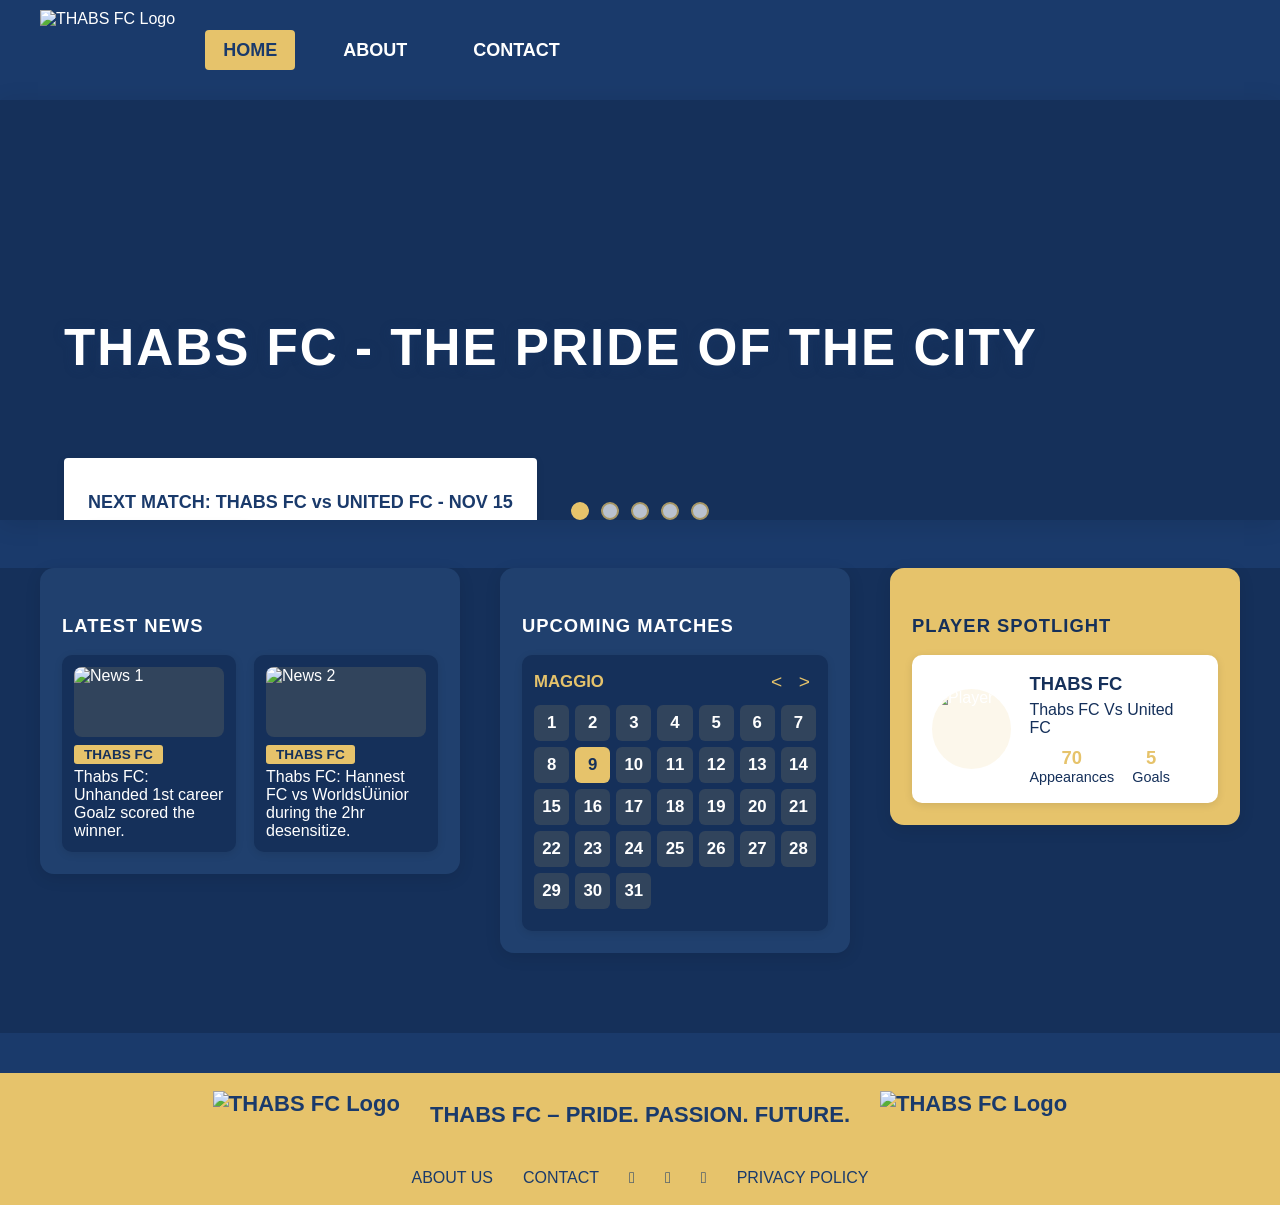
==== index.html @ 7a389aeb "Error" ====
<!DOCTYPE html>
<html lang="en">
<head>
    <meta charset="UTF-8">
    <meta name="viewport" content="width=device-width, initial-scale=1.0">
    <title>THABS FC - Home</title>
    <link rel="stylesheet" href="css/style.css">
    <link rel="icon" href="images/logo.png">
</head>
<body>
    <header>
        <div class="logo-nav">
            <img src="images/logo.png" alt="THABS FC Logo" class="logo">
            <nav>
                <ul>
                    <li><a href="index.html" class="active">HOME</a></li>
                    <li><a href="about.html">ABOUT</a></li>
                    <li><a href="contact.html">CONTACT</a></li>
                </ul>
            </nav>
        </div>
    </header>

    <!-- Hero Section -->
    <section class="hero" id="home">
        <div class="hero-content">
            <h1 class="hero-title">THABS FC - THE PRIDE OF THE CITY</h1>
            <div class="next-match">
                <div class="match-info">
                    <p>NEXT MATCH: THABS FC vs UNITED FC - NOV 15</p>
                    <a href="#tickets" class="btn btn-primary">BUY TICKETS</a>
                </div>
            </div>
        </div>
        <div class="hero-indicators">
            <span class="indicator active"></span>
            <span class="indicator"></span>
            <span class="indicator"></span>
            <span class="indicator"></span>
            <span class="indicator"></span>
        </div>
    </section>

    <!-- Main Content -->
    <main class="main">
        <!-- Latest News Section -->
        <section class="content-section">
            <div class="container">
                <div class="content-grid">
                    <div class="news-section">
                        <h2>LATEST NEWS</h2>
                        <div class="news-grid">
                            <article class="news-card">
                                <img src="https://via.placeholder.com/80x80?text=News+1" alt="News 1" class="news-image">
                                <div class="news-content">
                                    <span class="news-tag">THABS FC</span>
                                    <p class="news-text">Thabs FC: Unhanded 1st career Goalz scored the winner.</p>
                                </div>
                            </article>
                            <article class="news-card">
                                <img src="https://via.placeholder.com/80x80?text=News+2" alt="News 2" class="news-image">
                                <div class="news-content">
                                    <span class="news-tag">THABS FC</span>
                                    <p class="news-text">Thabs FC: Hannest FC vs WorldsÜünior during the 2hr desensitize.</p>
                                </div>
                            </article>
                        </div>
                    </div>

                    <!-- Upcoming Matches -->
                    <div class="matches-section">
                        <h2>UPCOMING MATCHES</h2>
                        <div class="calendar">
                            <div class="calendar-header">
                                <h3>MAGGIO</h3>
                                <div class="calendar-nav">
                                    <span>&lt;</span>
                                    <span>&gt;</span>
                                </div>
                            </div>
                            <div class="calendar-grid">
                                <!-- Calendar days would be generated here -->
                                <div class="calendar-day">1</div>
                                <div class="calendar-day">2</div>
                                <div class="calendar-day">3</div>
                                <div class="calendar-day">4</div>
                                <div class="calendar-day">5</div>
                                <div class="calendar-day">6</div>
                                <div class="calendar-day">7</div>
                                <div class="calendar-day">8</div>
                                <div class="calendar-day highlight">9</div>
                                <div class="calendar-day">10</div>
                                <div class="calendar-day">11</div>
                                <div class="calendar-day">12</div>
                                <div class="calendar-day">13</div>
                                <div class="calendar-day">14</div>
                                <div class="calendar-day">15</div>
                                <div class="calendar-day">16</div>
                                <div class="calendar-day">17</div>
                                <div class="calendar-day">18</div>
                                <div class="calendar-day">19</div>
                                <div class="calendar-day">20</div>
                                <div class="calendar-day">21</div>
                                <div class="calendar-day">22</div>
                                <div class="calendar-day">23</div>
                                <div class="calendar-day">24</div>
                                <div class="calendar-day">25</div>
                                <div class="calendar-day">26</div>
                                <div class="calendar-day">27</div>
                                <div class="calendar-day">28</div>
                                <div class="calendar-day">29</div>
                                <div class="calendar-day">30</div>
                                <div class="calendar-day">31</div>
                            </div>
                        </div>
                    </div>

                    <!-- Player Spotlight -->
                    <div class="player-spotlight">
                        <h2>PLAYER SPOTLIGHT</h2>
                        <div class="player-card">
                            <img src="https://via.placeholder.com/90x90?text=Player" alt="Player" class="player-image">
                            <div class="player-info">
                                <h3>THABS FC</h3>
                                <p>Thabs FC Vs United FC</p>
                                <div class="player-stats">
                                    <div class="stat">
                                        <span class="stat-number">70</span>
                                        <span class="stat-label">Appearances</span>
                                    </div>
                                    <div class="stat">
                                        <span class="stat-number">5</span>
                                        <span class="stat-label">Goals</span>
                                    </div>
                                </div>
                            </div>
                        </div>
                    </div>
                </div>
            </div>
        </section>
    </main>
    <footer>
        <div class="footer-bar">
            <img src="images/translogo.png" alt="THABS FC Logo" class="footer-logo">
            <span>THABS FC &ndash; PRIDE. PASSION. FUTURE.</span>
            <img src="images/translogo.png" alt="THABS FC Logo" class="footer-logo">
        </div>
        <div class="footer-links">
            <a href="about.html">ABOUT US</a>
            <a href="contact.html">CONTACT</a>
            <a href="#"><span class="icon">&#xf099;</span></a>
            <a href="#"><span class="icon">&#xf09a;</span></a>
            <a href="#"><span class="icon">&#xf16d;</span></a>
            <a href="#">PRIVACY POLICY</a>
        </div>
    </footer>
</body>
</html>
---- css/style.css ----
/* --- HERO SECTION --- */
.hero {
    background: #15305a;
    min-height: 420px;
    display: flex;
    flex-direction: column;
    align-items: center;
    justify-content: flex-end;
    position: relative;
    padding: 0;
    margin-bottom: 48px;
    box-shadow: 0 4px 24px rgba(0,0,0,0.10);
}
.hero-content {
    position: absolute;
    left: 0;
    top: 0;
    width: 100%;
    height: 100%;
    display: flex;
    flex-direction: column;
    align-items: flex-start;
    justify-content: flex-end;
    padding: 48px 64px;
    z-index: 2;
    pointer-events: none;
}
.hero-title {
    font-family: 'Montserrat', sans-serif;
    font-size: 3.2rem;
    font-weight: 800;
    margin-bottom: 1.2em;
    letter-spacing: 2px;
    color: #fff;
    text-shadow: 0 2px 12px rgba(26,58,107,0.4);
    text-transform: uppercase;
    pointer-events: auto;
}
.next-match {
    background: #fff;
    color: #15305a;
    padding: 18px 32px;
    border-radius: 8px;
    font-size: 1.15rem;
    font-weight: 700;
    display: flex;
    align-items: center;
    gap: 22px;
    margin: 0;
    box-shadow: 0 4px 16px rgba(0,0,0,0.13);
    max-width: 480px;
    justify-content: flex-start;
    pointer-events: auto;
}
.btn.btn-primary {
    background: #e6c36b;
    color: #15305a;
    padding: 10px 28px;
    border-radius: 4px;
    text-decoration: none;
    font-weight: 700;
    font-family: 'Montserrat', sans-serif;
    transition: background 0.2s;
    border: none;
    cursor: pointer;
    box-shadow: 0 2px 8px rgba(0,0,0,0.10);
    font-size: 1rem;
}
.btn.btn-primary:hover {
    background: #f7d88c;
}
.hero-indicators {
    display: flex;
    gap: 12px;
    justify-content: center;
    margin: 24px 0 0 0;
}
.indicator {
    width: 14px;
    height: 14px;
    border-radius: 50%;
    background: #fff;
    border: 2px solid #e6c36b;
    opacity: 0.7;
    transition: background 0.2s, opacity 0.2s;
}
.indicator.active {
    background: #e6c36b;
    opacity: 1;
}

/* --- MAIN CONTENT GRID --- */
.main {
    background: #15305a;
    padding: 0 0 80px 0;
}
.content-section .container {
    max-width: 1200px;
    margin: 0 auto;
    padding: 0 32px;
}
.content-grid {
    display: grid;
    grid-template-columns: 1.2fr 1fr 1fr;
    gap: 40px;
    align-items: flex-start;
}

/* --- NEWS SECTION --- */
.news-section {
    background: #20406e;
    border-radius: 14px;
    padding: 32px 22px 22px 22px;
    box-shadow: 0 4px 16px rgba(0,0,0,0.10);
}
.news-section h2 {
    font-family: 'Montserrat', sans-serif;
    font-size: 1.15rem;
    margin-bottom: 18px;
    color: #fff;
    letter-spacing: 1px;
    text-transform: uppercase;
}
.news-grid {
    display: flex;
    flex-direction: row;
    gap: 18px;
}
.news-card {
    background: #15305a;
    border-radius: 10px;
    display: flex;
    flex-direction: column;
    align-items: flex-start;
    gap: 8px;
    padding: 12px 12px 12px 12px;
    box-shadow: 0 2px 8px rgba(0,0,0,0.10);
    min-width: 150px;
    max-width: 170px;
}
.news-image {
    width: 100%;
    height: 70px;
    object-fit: cover;
    border-radius: 8px;
    background: #e6c36b22;
}
.news-content {
    flex: 1;
}
.news-tag {
    display: inline-block;
    background: #e6c36b;
    color: #15305a;
    font-size: 0.85rem;
    font-weight: 700;
    border-radius: 3px;
    padding: 2px 10px;
    margin-bottom: 4px;
}
.news-text {
    color: #fff;
    font-size: 1rem;
    margin: 0;
}

/* --- MATCHES SECTION --- */
.matches-section {
    background: #20406e;
    border-radius: 14px;
    padding: 32px 22px 22px 22px;
    box-shadow: 0 4px 16px rgba(0,0,0,0.10);
}
.matches-section h2 {
    font-family: 'Montserrat', sans-serif;
    font-size: 1.15rem;
    margin-bottom: 18px;
    color: #fff;
    letter-spacing: 1px;
    text-transform: uppercase;
}
.calendar {
    background: #15305a;
    border-radius: 10px;
    padding: 16px 12px 22px 12px;
    box-shadow: 0 2px 8px rgba(0,0,0,0.10);
}
.calendar-header {
    display: flex;
    align-items: center;
    justify-content: space-between;
    margin-bottom: 12px;
}
.calendar-header h3 {
    margin: 0;
    font-size: 1.05rem;
    color: #e6c36b;
    font-family: 'Montserrat', sans-serif;
    text-transform: uppercase;
}
.calendar-nav span {
    font-size: 1.2rem;
    color: #e6c36b;
    margin: 0 6px;
    cursor: pointer;
    user-select: none;
    transition: color 0.2s;
}
.calendar-nav span:hover {
    color: #fff;
}
.calendar-grid {
    display: grid;
    grid-template-columns: repeat(7, 1fr);
    gap: 6px;
}
.calendar-day {
    background: #e6c36b22;
    color: #fff;
    border-radius: 6px;
    text-align: center;
    padding: 8px 0;
    font-size: 1.05rem;
    font-weight: 700;
    transition: background 0.2s, color 0.2s;
}
.calendar-day.highlight {
    background: #e6c36b;
    color: #15305a;
}

/* --- PLAYER SPOTLIGHT --- */
.player-spotlight {
    background: #e6c36b;
    border-radius: 14px;
    padding: 32px 22px 22px 22px;
    box-shadow: 0 4px 16px rgba(0,0,0,0.10);
}
.player-spotlight h2 {
    font-family: 'Montserrat', sans-serif;
    font-size: 1.15rem;
    margin-bottom: 18px;
    color: #15305a;
    letter-spacing: 1px;
    text-transform: uppercase;
}
.player-card {
    background: #fff;
    border-radius: 10px;
    display: flex;
    align-items: center;
    gap: 18px;
    padding: 18px 20px;
    box-shadow: 0 2px 8px rgba(0,0,0,0.10);
}
.player-image {
    width: 80px;
    height: 80px;
    object-fit: cover;
    border-radius: 50%;
    background: #e6c36b22;
}
.player-info h3 {
    margin: 0 0 6px 0;
    font-size: 1.15rem;
    color: #15305a;
    font-family: 'Montserrat', sans-serif;
}
.player-info p {
    margin: 0 0 10px 0;
    color: #15305a;
    font-size: 1rem;
}
.player-stats {
    display: flex;
    gap: 18px;
}
.stat {
    text-align: center;
}
.stat-number {
    font-size: 1.15rem;
    font-weight: 700;
    color: #e6c36b;
}
.stat-label {
    display: block;
    font-size: 0.9rem;
    color: #15305a;
}

/* --- RESPONSIVE ADJUSTMENTS --- */
@media (max-width: 1100px) {
    .content-grid {
        grid-template-columns: 1fr 1fr;
        gap: 28px;
    }
    .player-spotlight {
        grid-column: span 2;
    }
}
@media (max-width: 800px) {
    .content-grid {
        grid-template-columns: 1fr;
        gap: 24px;
    }
    .news-section, .matches-section, .player-spotlight {
        margin-bottom: 32px;
    }
    .player-card, .news-card {
        flex-direction: column;
        align-items: flex-start;
    }
    .hero-title {
        font-size: 2rem;
    }
    .hero-content {
        padding: 24px 12px;
    }
}@import url('https://fonts.googleapis.com/css2?family=Montserrat:wght@700&family=Open+Sans:wght@400;600&display=swap');

:root {
    --main-blue: #1a3a6b;
    --accent-gold: #e6c36b;
    --white: #fff;
    --gray: #f4f4f4;
    --footer-bg: #e6c36b;
}

body {
    margin: 0;
    font-family: 'Open Sans', Arial, sans-serif;
    background: var(--main-blue);
    color: var(--white);
}

header {
    background: var(--main-blue);
    padding: 0;
}
.logo-nav {
    display: flex;
    align-items: center;
    justify-content: flex-start;
    padding: 0 40px;
    height: 100px;
}
.logo {
    height: 80px;
    margin-right: 30px;
}
nav ul {
    list-style: none;
    display: flex;
    gap: 30px;
    margin: 0;
    padding: 0;
}
nav ul li a {
    color: var(--white);
    text-decoration: none;
    font-family: 'Montserrat', sans-serif;
    font-weight: 700;
    font-size: 18px;
    padding: 10px 18px;
    border-radius: 4px;
    transition: background 0.2s;
}
nav ul li a.active,
nav ul li a:hover {
    background: var(--accent-gold);
    color: var(--main-blue);
}
.login-btn {
    border: 2px solid var(--accent-gold);
    background: none;
    color: var(--white);
    border-radius: 4px;
    padding: 10px 18px;
    margin-left: 10px;
    transition: background 0.2s, color 0.2s;
}
.login-btn:hover {
    background: var(--accent-gold);
    color: var(--main-blue);
}

.hero {
    position: relative;
    width: 100%;
    height: 260px;
    overflow: hidden;
}
.hero-img {
    width: 100%;
    height: 260px;
    object-fit: cover;
    filter: brightness(0.7);
}
.hero-text {
    position: absolute;
    top: 30px;
    left: 40px;
    color: var(--white);
}
.hero-text h1 {
    font-size: 48px;
    font-family: 'Montserrat', sans-serif;
    margin: 0 0 20px 0;
    letter-spacing: 2px;
}
.next-match {
    background: var(--white);
    color: var(--main-blue);
    padding: 16px 24px;
    border-radius: 4px;
    font-size: 18px;
    font-weight: 600;
    display: flex;
    align-items: center;
    gap: 18px;
    margin-top: 20px;
    box-shadow: 0 2px 8px rgba(0,0,0,0.08);
}
.buy-tickets {
    background: var(--accent-gold);
    color: var(--main-blue);
    padding: 8px 18px;
    border-radius: 4px;
    text-decoration: none;
    font-weight: 700;
    font-family: 'Montserrat', sans-serif;
    transition: background 0.2s;
}
.buy-tickets:hover {
    background: #f7d88c;
}

.history-section {
    background: var(--main-blue);
    margin: 0 auto;
    padding: 40px 0 60px 0;
    max-width: 1200px;
}
.history-section h2 {
    font-family: 'Montserrat', sans-serif;
    font-size: 32px;
    margin-bottom: 30px;
    letter-spacing: 1px;
}
.history-grid {
    display: grid;
    grid-template-columns: 1fr 1.2fr;
    gap: 40px;
}
.history-img img {
    width: 100%;
    max-width: 400px;
    border-radius: 8px;
    margin-bottom: 16px;
}
.history-img p {
    font-size: 16px;
    color: var(--gray);
}
.history-values {
    display: grid;
    grid-template-columns: 1fr 1fr;
    gap: 20px;
}
.value-box {
    background: #20406e;
    border-radius: 8px;
    padding: 18px 20px;
    min-height: 120px;
}
.value-box h3 {
    font-family: 'Montserrat', sans-serif;
    font-size: 20px;
    margin: 0 0 10px 0;
    color: var(--accent-gold);
    display: flex;
    align-items: center;
    gap: 8px;
}
.value-box .icon {
    font-size: 22px;
}
.value-box p {
    font-size: 15px;
    color: var(--gray);
}

.contact-section {
    background: var(--main-blue);
    padding: 40px 0 60px 0;
    max-width: 1200px;
    margin: 0 auto;
}
.contact-container {
    display: flex;
    gap: 40px;
}
.contact-form, .contact-info {
    flex: 1;
    background: #20406e;
    border-radius: 8px;
    padding: 32px 28px;
}
.contact-form h2, .contact-info h2 {
    font-family: 'Montserrat', sans-serif;
    font-size: 22px;
    margin-bottom: 18px;
    color: var(--white);
}
.contact-form form {
    display: flex;
    flex-direction: column;
    gap: 16px;
}
.contact-form input, .contact-form textarea {
    padding: 12px;
    border-radius: 4px;
    border: none;
    font-size: 16px;
    font-family: 'Open Sans', Arial, sans-serif;
    margin-bottom: 8px;
}
.contact-form textarea {
    min-height: 80px;
    resize: vertical;
}
.contact-form button {
    background: var(--accent-gold);
    color: var(--main-blue);
    font-family: 'Montserrat', sans-serif;
    font-weight: 700;
    font-size: 18px;
    border: none;
    border-radius: 4px;
    padding: 12px 0;
    cursor: pointer;
    transition: background 0.2s;
}
.contact-form button:hover {
    background: #f7d88c;
}
.contact-info p {
    font-size: 16px;
    color: var(--gray);
    margin: 10px 0;
}
.contact-info .icon {
    color: var(--accent-gold);
    margin-right: 8px;
}
.social-links {
    display: flex;
    align-items: center;
    gap: 12px;
    margin: 18px 0 10px 0;
}
.social-links a {
    color: var(--accent-gold);
    font-size: 22px;
    text-decoration: none;
    transition: color 0.2s;
}
.social-links a:hover {
    color: var(--white);
}
.map-placeholder img {
    width: 100%;
    max-width: 320px;
    border-radius: 8px;
    margin-top: 10px;
}

footer {
    background: var(--footer-bg);
    color: var(--main-blue);
    padding: 0;
    margin-top: 40px;
}
.footer-bar {
    display: flex;
    align-items: center;
    justify-content: center;
    gap: 30px;
    font-family: 'Montserrat', sans-serif;
    font-size: 22px;
    font-weight: 700;
    padding: 18px 0;
}
.footer-logo {
    height: 48px;
}
.footer-links {
    display: flex;
    align-items: center;
    justify-content: center;
    gap: 30px;
    font-size: 16px;
    font-family: 'Open Sans', Arial, sans-serif;
    padding: 12px 0 18px 0;
}
.footer-links a {
    color: var(--main-blue);
    text-decoration: none;
    transition: color 0.2s;
}
.footer-links a:hover {
    color: var(--white);
}

@media (max-width: 900px) {
    .history-grid, .contact-container {
        grid-template-columns: 1fr !important;
        flex-direction: column;
    }
    .history-img img, .map-placeholder img {
        max-width: 100%;
    }
}
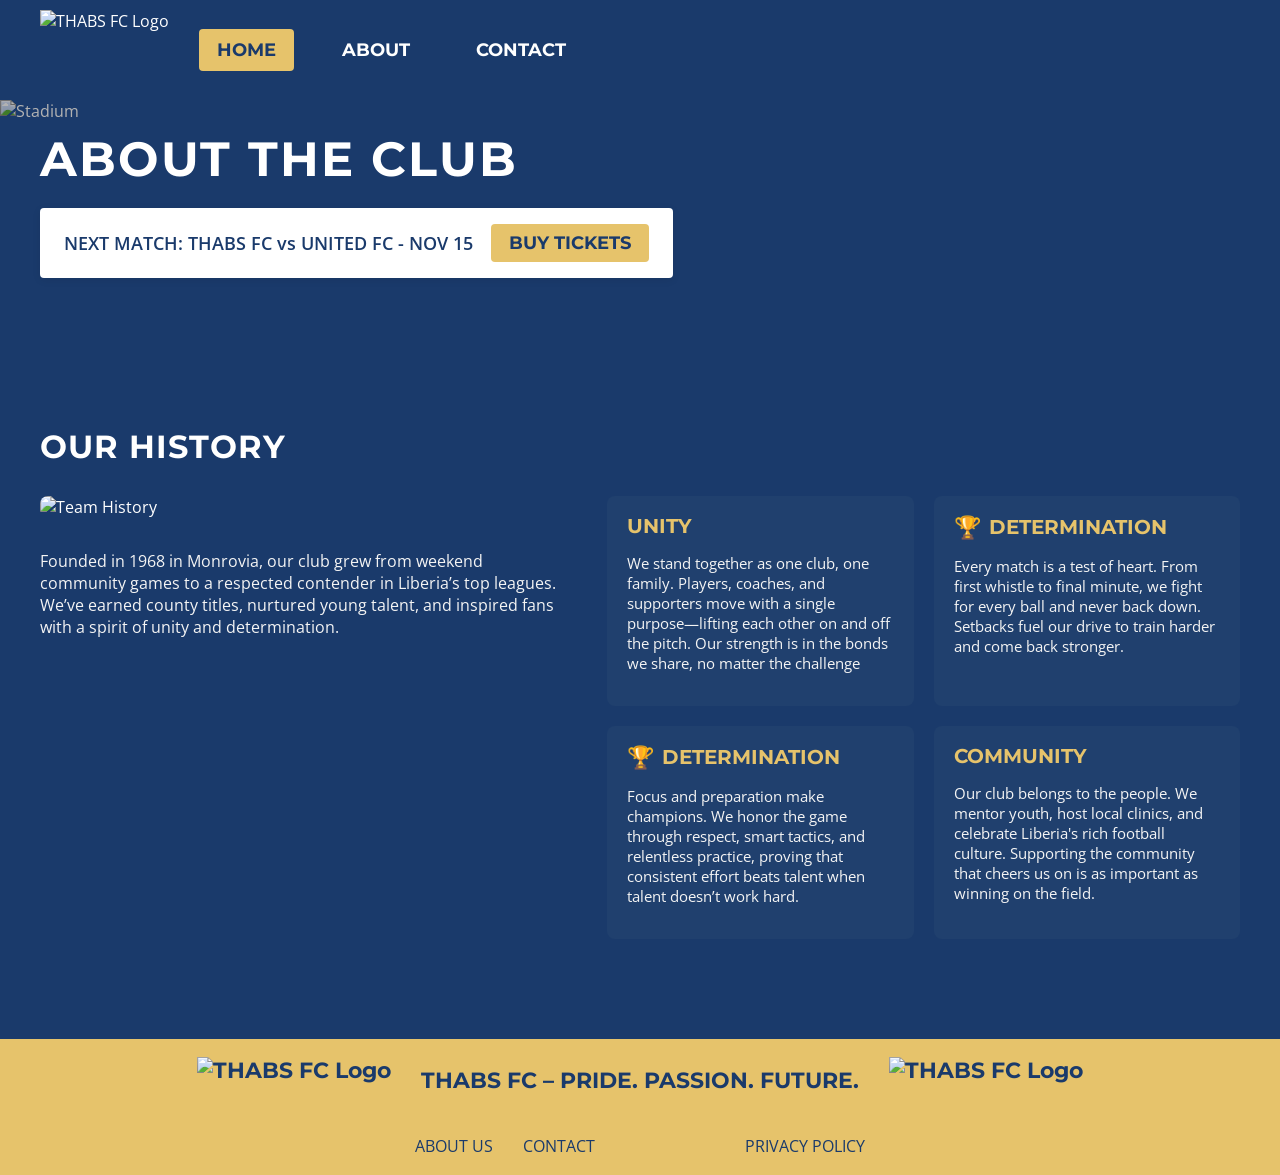
==== commit bc1812aa: "WIP: save local changes before revert" ====
--- a/index.html
+++ b/index.html
@@ -9,132 +9,53 @@
 </head>
 <body>
     <header>
-        <div class="logo-nav">
+        <div  class="logo-nav">
             <img src="images/logo.png" alt="THABS FC Logo" class="logo">
             <nav>
                 <ul>
                     <li><a href="index.html" class="active">HOME</a></li>
                     <li><a href="about.html">ABOUT</a></li>
-                    <li><a href="contact.html">CONTACT</a></li>
+                    <li><a href="about.html">CONTACT</a></li>
+                    
                 </ul>
             </nav>
         </div>
     </header>
-
-    <!-- Hero Section -->
-    <section class="hero" id="home">
-        <div class="hero-content">
-            <h1 class="hero-title">THABS FC - THE PRIDE OF THE CITY</h1>
-            <div class="next-match">
-                <div class="match-info">
-                    <p>NEXT MATCH: THABS FC vs UNITED FC - NOV 15</p>
-                    <a href="#tickets" class="btn btn-primary">BUY TICKETS</a>
+    <main>
+        <section class="hero">
+            <img src="images/stadium.png" alt="Stadium" class="hero-img">
+            <div class="hero-text">
+                <h1>ABOUT THE CLUB</h1>
+                <div class="next-match">
+                    <span>NEXT MATCH: THABS FC vs UNITED FC - NOV 15</span>
+                    <a href="#" class="buy-tickets">BUY TICKETS</a>
                 </div>
             </div>
-        </div>
-        <div class="hero-indicators">
-            <span class="indicator active"></span>
-            <span class="indicator"></span>
-            <span class="indicator"></span>
-            <span class="indicator"></span>
-            <span class="indicator"></span>
-        </div>
-    </section>
-
-    <!-- Main Content -->
-    <main class="main">
-        <!-- Latest News Section -->
-        <section class="content-section">
-            <div class="container">
-                <div class="content-grid">
-                    <div class="news-section">
-                        <h2>LATEST NEWS</h2>
-                        <div class="news-grid">
-                            <article class="news-card">
-                                <img src="https://via.placeholder.com/80x80?text=News+1" alt="News 1" class="news-image">
-                                <div class="news-content">
-                                    <span class="news-tag">THABS FC</span>
-                                    <p class="news-text">Thabs FC: Unhanded 1st career Goalz scored the winner.</p>
-                                </div>
-                            </article>
-                            <article class="news-card">
-                                <img src="https://via.placeholder.com/80x80?text=News+2" alt="News 2" class="news-image">
-                                <div class="news-content">
-                                    <span class="news-tag">THABS FC</span>
-                                    <p class="news-text">Thabs FC: Hannest FC vs WorldsÜünior during the 2hr desensitize.</p>
-                                </div>
-                            </article>
-                        </div>
+        </section>
+        <section class="history-section">
+            <h2>OUR HISTORY</h2>
+            <div class="history-grid">
+                <div class="history-img">
+                    <img src="images/history.png" alt="Team History">
+                    <p>Founded in 1968 in Monrovia, our club grew from weekend community games to a respected contender in Liberia’s top leagues.
+                        We’ve earned county titles, nurtured young talent, and inspired fans with a spirit of unity and determination.</p>
+                </div>
+                <div class="history-values">
+                    <div class="value-box">
+                        <h3>UNITY</h3>
+                        <p>We stand together as one club, one family. Players, coaches, and supporters move with a single purpose—lifting each other on and off the pitch. Our strength is in the bonds we share, no matter the challenge</p>
                     </div>
-
-                    <!-- Upcoming Matches -->
-                    <div class="matches-section">
-                        <h2>UPCOMING MATCHES</h2>
-                        <div class="calendar">
-                            <div class="calendar-header">
-                                <h3>MAGGIO</h3>
-                                <div class="calendar-nav">
-                                    <span>&lt;</span>
-                                    <span>&gt;</span>
-                                </div>
-                            </div>
-                            <div class="calendar-grid">
-                                <!-- Calendar days would be generated here -->
-                                <div class="calendar-day">1</div>
-                                <div class="calendar-day">2</div>
-                                <div class="calendar-day">3</div>
-                                <div class="calendar-day">4</div>
-                                <div class="calendar-day">5</div>
-                                <div class="calendar-day">6</div>
-                                <div class="calendar-day">7</div>
-                                <div class="calendar-day">8</div>
-                                <div class="calendar-day highlight">9</div>
-                                <div class="calendar-day">10</div>
-                                <div class="calendar-day">11</div>
-                                <div class="calendar-day">12</div>
-                                <div class="calendar-day">13</div>
-                                <div class="calendar-day">14</div>
-                                <div class="calendar-day">15</div>
-                                <div class="calendar-day">16</div>
-                                <div class="calendar-day">17</div>
-                                <div class="calendar-day">18</div>
-                                <div class="calendar-day">19</div>
-                                <div class="calendar-day">20</div>
-                                <div class="calendar-day">21</div>
-                                <div class="calendar-day">22</div>
-                                <div class="calendar-day">23</div>
-                                <div class="calendar-day">24</div>
-                                <div class="calendar-day">25</div>
-                                <div class="calendar-day">26</div>
-                                <div class="calendar-day">27</div>
-                                <div class="calendar-day">28</div>
-                                <div class="calendar-day">29</div>
-                                <div class="calendar-day">30</div>
-                                <div class="calendar-day">31</div>
-                            </div>
-                        </div>
+                    <div class="value-box">
+                        <h3><span class="icon">🏆</span> DETERMINATION</h3>
+                        <p>Every match is a test of heart. From first whistle to final minute, we fight for every ball and never back down. Setbacks fuel our drive to train harder and come back stronger.</p>
                     </div>
-
-                    <!-- Player Spotlight -->
-                    <div class="player-spotlight">
-                        <h2>PLAYER SPOTLIGHT</h2>
-                        <div class="player-card">
-                            <img src="https://via.placeholder.com/90x90?text=Player" alt="Player" class="player-image">
-                            <div class="player-info">
-                                <h3>THABS FC</h3>
-                                <p>Thabs FC Vs United FC</p>
-                                <div class="player-stats">
-                                    <div class="stat">
-                                        <span class="stat-number">70</span>
-                                        <span class="stat-label">Appearances</span>
-                                    </div>
-                                    <div class="stat">
-                                        <span class="stat-number">5</span>
-                                        <span class="stat-label">Goals</span>
-                                    </div>
-                                </div>
-                            </div>
-                        </div>
+                    <div class="value-box">
+                        <h3><span class="icon">🏆</span> DETERMINATION</h3>
+                        <p>Focus and preparation make champions. We honor the game through respect, smart tactics, and relentless practice, proving that consistent effort beats talent when talent doesn’t work hard.</p>
+                    </div>
+                    <div class="value-box">
+                        <h3>COMMUNITY</h3>
+                        <p>Our club belongs to the people. We mentor youth, host local clinics, and celebrate Liberia's rich football culture. Supporting the community that cheers us on is as important as winning on the field.</p>
                     </div>
                 </div>
             </div>
--- a/css/style.css
+++ b/css/style.css
@@ -1,323 +1,4 @@
-/* --- HERO SECTION --- */
-.hero {
-    background: #15305a;
-    min-height: 420px;
-    display: flex;
-    flex-direction: column;
-    align-items: center;
-    justify-content: flex-end;
-    position: relative;
-    padding: 0;
-    margin-bottom: 48px;
-    box-shadow: 0 4px 24px rgba(0,0,0,0.10);
-}
-.hero-content {
-    position: absolute;
-    left: 0;
-    top: 0;
-    width: 100%;
-    height: 100%;
-    display: flex;
-    flex-direction: column;
-    align-items: flex-start;
-    justify-content: flex-end;
-    padding: 48px 64px;
-    z-index: 2;
-    pointer-events: none;
-}
-.hero-title {
-    font-family: 'Montserrat', sans-serif;
-    font-size: 3.2rem;
-    font-weight: 800;
-    margin-bottom: 1.2em;
-    letter-spacing: 2px;
-    color: #fff;
-    text-shadow: 0 2px 12px rgba(26,58,107,0.4);
-    text-transform: uppercase;
-    pointer-events: auto;
-}
-.next-match {
-    background: #fff;
-    color: #15305a;
-    padding: 18px 32px;
-    border-radius: 8px;
-    font-size: 1.15rem;
-    font-weight: 700;
-    display: flex;
-    align-items: center;
-    gap: 22px;
-    margin: 0;
-    box-shadow: 0 4px 16px rgba(0,0,0,0.13);
-    max-width: 480px;
-    justify-content: flex-start;
-    pointer-events: auto;
-}
-.btn.btn-primary {
-    background: #e6c36b;
-    color: #15305a;
-    padding: 10px 28px;
-    border-radius: 4px;
-    text-decoration: none;
-    font-weight: 700;
-    font-family: 'Montserrat', sans-serif;
-    transition: background 0.2s;
-    border: none;
-    cursor: pointer;
-    box-shadow: 0 2px 8px rgba(0,0,0,0.10);
-    font-size: 1rem;
-}
-.btn.btn-primary:hover {
-    background: #f7d88c;
-}
-.hero-indicators {
-    display: flex;
-    gap: 12px;
-    justify-content: center;
-    margin: 24px 0 0 0;
-}
-.indicator {
-    width: 14px;
-    height: 14px;
-    border-radius: 50%;
-    background: #fff;
-    border: 2px solid #e6c36b;
-    opacity: 0.7;
-    transition: background 0.2s, opacity 0.2s;
-}
-.indicator.active {
-    background: #e6c36b;
-    opacity: 1;
-}
-
-/* --- MAIN CONTENT GRID --- */
-.main {
-    background: #15305a;
-    padding: 0 0 80px 0;
-}
-.content-section .container {
-    max-width: 1200px;
-    margin: 0 auto;
-    padding: 0 32px;
-}
-.content-grid {
-    display: grid;
-    grid-template-columns: 1.2fr 1fr 1fr;
-    gap: 40px;
-    align-items: flex-start;
-}
-
-/* --- NEWS SECTION --- */
-.news-section {
-    background: #20406e;
-    border-radius: 14px;
-    padding: 32px 22px 22px 22px;
-    box-shadow: 0 4px 16px rgba(0,0,0,0.10);
-}
-.news-section h2 {
-    font-family: 'Montserrat', sans-serif;
-    font-size: 1.15rem;
-    margin-bottom: 18px;
-    color: #fff;
-    letter-spacing: 1px;
-    text-transform: uppercase;
-}
-.news-grid {
-    display: flex;
-    flex-direction: row;
-    gap: 18px;
-}
-.news-card {
-    background: #15305a;
-    border-radius: 10px;
-    display: flex;
-    flex-direction: column;
-    align-items: flex-start;
-    gap: 8px;
-    padding: 12px 12px 12px 12px;
-    box-shadow: 0 2px 8px rgba(0,0,0,0.10);
-    min-width: 150px;
-    max-width: 170px;
-}
-.news-image {
-    width: 100%;
-    height: 70px;
-    object-fit: cover;
-    border-radius: 8px;
-    background: #e6c36b22;
-}
-.news-content {
-    flex: 1;
-}
-.news-tag {
-    display: inline-block;
-    background: #e6c36b;
-    color: #15305a;
-    font-size: 0.85rem;
-    font-weight: 700;
-    border-radius: 3px;
-    padding: 2px 10px;
-    margin-bottom: 4px;
-}
-.news-text {
-    color: #fff;
-    font-size: 1rem;
-    margin: 0;
-}
-
-/* --- MATCHES SECTION --- */
-.matches-section {
-    background: #20406e;
-    border-radius: 14px;
-    padding: 32px 22px 22px 22px;
-    box-shadow: 0 4px 16px rgba(0,0,0,0.10);
-}
-.matches-section h2 {
-    font-family: 'Montserrat', sans-serif;
-    font-size: 1.15rem;
-    margin-bottom: 18px;
-    color: #fff;
-    letter-spacing: 1px;
-    text-transform: uppercase;
-}
-.calendar {
-    background: #15305a;
-    border-radius: 10px;
-    padding: 16px 12px 22px 12px;
-    box-shadow: 0 2px 8px rgba(0,0,0,0.10);
-}
-.calendar-header {
-    display: flex;
-    align-items: center;
-    justify-content: space-between;
-    margin-bottom: 12px;
-}
-.calendar-header h3 {
-    margin: 0;
-    font-size: 1.05rem;
-    color: #e6c36b;
-    font-family: 'Montserrat', sans-serif;
-    text-transform: uppercase;
-}
-.calendar-nav span {
-    font-size: 1.2rem;
-    color: #e6c36b;
-    margin: 0 6px;
-    cursor: pointer;
-    user-select: none;
-    transition: color 0.2s;
-}
-.calendar-nav span:hover {
-    color: #fff;
-}
-.calendar-grid {
-    display: grid;
-    grid-template-columns: repeat(7, 1fr);
-    gap: 6px;
-}
-.calendar-day {
-    background: #e6c36b22;
-    color: #fff;
-    border-radius: 6px;
-    text-align: center;
-    padding: 8px 0;
-    font-size: 1.05rem;
-    font-weight: 700;
-    transition: background 0.2s, color 0.2s;
-}
-.calendar-day.highlight {
-    background: #e6c36b;
-    color: #15305a;
-}
-
-/* --- PLAYER SPOTLIGHT --- */
-.player-spotlight {
-    background: #e6c36b;
-    border-radius: 14px;
-    padding: 32px 22px 22px 22px;
-    box-shadow: 0 4px 16px rgba(0,0,0,0.10);
-}
-.player-spotlight h2 {
-    font-family: 'Montserrat', sans-serif;
-    font-size: 1.15rem;
-    margin-bottom: 18px;
-    color: #15305a;
-    letter-spacing: 1px;
-    text-transform: uppercase;
-}
-.player-card {
-    background: #fff;
-    border-radius: 10px;
-    display: flex;
-    align-items: center;
-    gap: 18px;
-    padding: 18px 20px;
-    box-shadow: 0 2px 8px rgba(0,0,0,0.10);
-}
-.player-image {
-    width: 80px;
-    height: 80px;
-    object-fit: cover;
-    border-radius: 50%;
-    background: #e6c36b22;
-}
-.player-info h3 {
-    margin: 0 0 6px 0;
-    font-size: 1.15rem;
-    color: #15305a;
-    font-family: 'Montserrat', sans-serif;
-}
-.player-info p {
-    margin: 0 0 10px 0;
-    color: #15305a;
-    font-size: 1rem;
-}
-.player-stats {
-    display: flex;
-    gap: 18px;
-}
-.stat {
-    text-align: center;
-}
-.stat-number {
-    font-size: 1.15rem;
-    font-weight: 700;
-    color: #e6c36b;
-}
-.stat-label {
-    display: block;
-    font-size: 0.9rem;
-    color: #15305a;
-}
-
-/* --- RESPONSIVE ADJUSTMENTS --- */
-@media (max-width: 1100px) {
-    .content-grid {
-        grid-template-columns: 1fr 1fr;
-        gap: 28px;
-    }
-    .player-spotlight {
-        grid-column: span 2;
-    }
-}
-@media (max-width: 800px) {
-    .content-grid {
-        grid-template-columns: 1fr;
-        gap: 24px;
-    }
-    .news-section, .matches-section, .player-spotlight {
-        margin-bottom: 32px;
-    }
-    .player-card, .news-card {
-        flex-direction: column;
-        align-items: flex-start;
-    }
-    .hero-title {
-        font-size: 2rem;
-    }
-    .hero-content {
-        padding: 24px 12px;
-    }
-}@import url('https://fonts.googleapis.com/css2?family=Montserrat:wght@700&family=Open+Sans:wght@400;600&display=swap');
+@import url('https://fonts.googleapis.com/css2?family=Montserrat:wght@700&family=Open+Sans:wght@400;600&display=swap');
 
 :root {
     --main-blue: #1a3a6b;
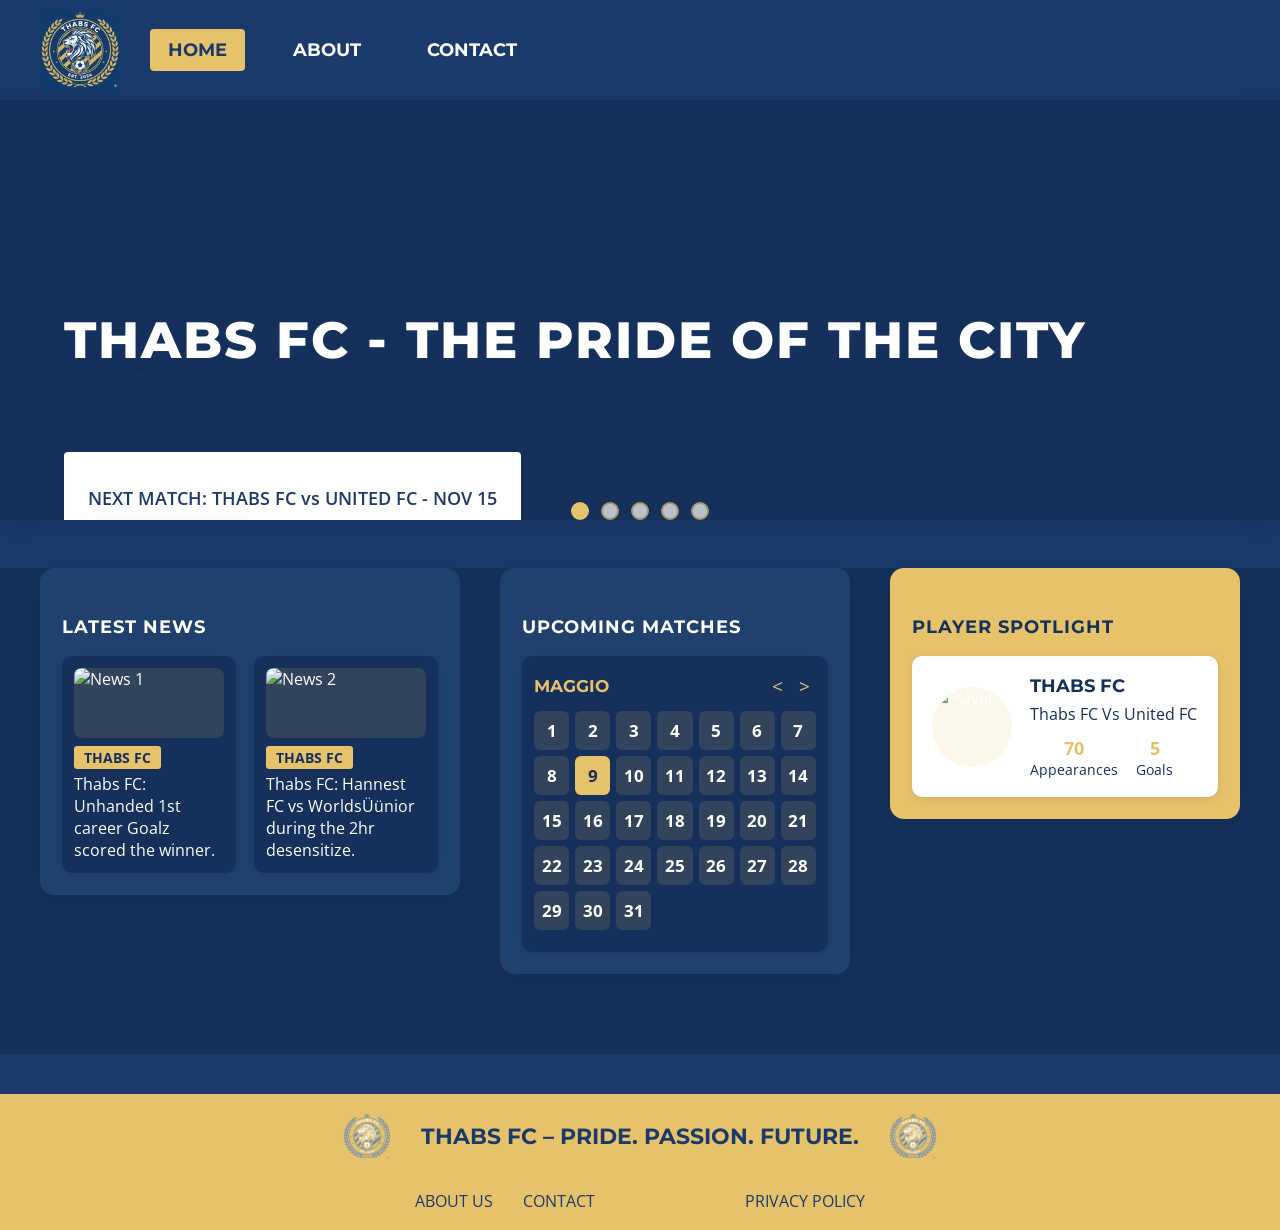
==== commit 2373ab14: "updated the homepage" ====
--- a/index.html
+++ b/index.html
@@ -9,53 +9,132 @@
 </head>
 <body>
     <header>
-        <div  class="logo-nav">
+        <div class="logo-nav">
             <img src="images/logo.png" alt="THABS FC Logo" class="logo">
             <nav>
                 <ul>
                     <li><a href="index.html" class="active">HOME</a></li>
                     <li><a href="about.html">ABOUT</a></li>
-                    <li><a href="about.html">CONTACT</a></li>
-                    
+                    <li><a href="contact.html">CONTACT</a></li>
                 </ul>
             </nav>
         </div>
     </header>
-    <main>
-        <section class="hero">
-            <img src="images/stadium.png" alt="Stadium" class="hero-img">
-            <div class="hero-text">
-                <h1>ABOUT THE CLUB</h1>
-                <div class="next-match">
-                    <span>NEXT MATCH: THABS FC vs UNITED FC - NOV 15</span>
-                    <a href="#" class="buy-tickets">BUY TICKETS</a>
+
+    <!-- Hero Section -->
+    <section class="hero" id="home">
+        <div class="hero-content">
+            <h1 class="hero-title">THABS FC - THE PRIDE OF THE CITY</h1>
+            <div class="next-match">
+                <div class="match-info">
+                    <p>NEXT MATCH: THABS FC vs UNITED FC - NOV 15</p>
+                    <a href="#tickets" class="btn btn-primary">BUY TICKETS</a>
                 </div>
             </div>
-        </section>
-        <section class="history-section">
-            <h2>OUR HISTORY</h2>
-            <div class="history-grid">
-                <div class="history-img">
-                    <img src="images/history.png" alt="Team History">
-                    <p>Founded in 1968 in Monrovia, our club grew from weekend community games to a respected contender in Liberia’s top leagues.
-                        We’ve earned county titles, nurtured young talent, and inspired fans with a spirit of unity and determination.</p>
-                </div>
-                <div class="history-values">
-                    <div class="value-box">
-                        <h3>UNITY</h3>
-                        <p>We stand together as one club, one family. Players, coaches, and supporters move with a single purpose—lifting each other on and off the pitch. Our strength is in the bonds we share, no matter the challenge</p>
+        </div>
+        <div class="hero-indicators">
+            <span class="indicator active"></span>
+            <span class="indicator"></span>
+            <span class="indicator"></span>
+            <span class="indicator"></span>
+            <span class="indicator"></span>
+        </div>
+    </section>
+
+    <!-- Main Content -->
+    <main class="main">
+        <!-- Latest News Section -->
+        <section class="content-section">
+            <div class="container">
+                <div class="content-grid">
+                    <div class="news-section">
+                        <h2>LATEST NEWS</h2>
+                        <div class="news-grid">
+                            <article class="news-card">
+                                <img src="news1.jpg" alt="News 1" class="news-image">
+                                <div class="news-content">
+                                    <span class="news-tag">THABS FC</span>
+                                    <p class="news-text">Thabs FC: Unhanded 1st career Goalz scored the winner.</p>
+                                </div>
+                            </article>
+                            <article class="news-card">
+                                <img src="news2.jpg" alt="News 2" class="news-image">
+                                <div class="news-content">
+                                    <span class="news-tag">THABS FC</span>
+                                    <p class="news-text">Thabs FC: Hannest FC vs WorldsÜünior during the 2hr desensitize.</p>
+                                </div>
+                            </article>
+                        </div>
                     </div>
-                    <div class="value-box">
-                        <h3><span class="icon">🏆</span> DETERMINATION</h3>
-                        <p>Every match is a test of heart. From first whistle to final minute, we fight for every ball and never back down. Setbacks fuel our drive to train harder and come back stronger.</p>
+
+                    <!-- Upcoming Matches -->
+                    <div class="matches-section">
+                        <h2>UPCOMING MATCHES</h2>
+                        <div class="calendar">
+                            <div class="calendar-header">
+                                <h3>MAGGIO</h3>
+                                <div class="calendar-nav">
+                                    <span>&lt;</span>
+                                    <span>&gt;</span>
+                                </div>
+                            </div>
+                            <div class="calendar-grid">
+                                <!-- Calendar days would be generated here -->
+                                <div class="calendar-day">1</div>
+                                <div class="calendar-day">2</div>
+                                <div class="calendar-day">3</div>
+                                <div class="calendar-day">4</div>
+                                <div class="calendar-day">5</div>
+                                <div class="calendar-day">6</div>
+                                <div class="calendar-day">7</div>
+                                <div class="calendar-day">8</div>
+                                <div class="calendar-day highlight">9</div>
+                                <div class="calendar-day">10</div>
+                                <div class="calendar-day">11</div>
+                                <div class="calendar-day">12</div>
+                                <div class="calendar-day">13</div>
+                                <div class="calendar-day">14</div>
+                                <div class="calendar-day">15</div>
+                                <div class="calendar-day">16</div>
+                                <div class="calendar-day">17</div>
+                                <div class="calendar-day">18</div>
+                                <div class="calendar-day">19</div>
+                                <div class="calendar-day">20</div>
+                                <div class="calendar-day">21</div>
+                                <div class="calendar-day">22</div>
+                                <div class="calendar-day">23</div>
+                                <div class="calendar-day">24</div>
+                                <div class="calendar-day">25</div>
+                                <div class="calendar-day">26</div>
+                                <div class="calendar-day">27</div>
+                                <div class="calendar-day">28</div>
+                                <div class="calendar-day">29</div>
+                                <div class="calendar-day">30</div>
+                                <div class="calendar-day">31</div>
+                            </div>
+                        </div>
                     </div>
-                    <div class="value-box">
-                        <h3><span class="icon">🏆</span> DETERMINATION</h3>
-                        <p>Focus and preparation make champions. We honor the game through respect, smart tactics, and relentless practice, proving that consistent effort beats talent when talent doesn’t work hard.</p>
-                    </div>
-                    <div class="value-box">
-                        <h3>COMMUNITY</h3>
-                        <p>Our club belongs to the people. We mentor youth, host local clinics, and celebrate Liberia's rich football culture. Supporting the community that cheers us on is as important as winning on the field.</p>
+
+                    <!-- Player Spotlight -->
+                    <div class="player-spotlight">
+                        <h2>PLAYER SPOTLIGHT</h2>
+                        <div class="player-card">
+                            <img src="player.jpg" alt="Player" class="player-image">
+                            <div class="player-info">
+                                <h3>THABS FC</h3>
+                                <p>Thabs FC Vs United FC</p>
+                                <div class="player-stats">
+                                    <div class="stat">
+                                        <span class="stat-number">70</span>
+                                        <span class="stat-label">Appearances</span>
+                                    </div>
+                                    <div class="stat">
+                                        <span class="stat-number">5</span>
+                                        <span class="stat-label">Goals</span>
+                                    </div>
+                                </div>
+                            </div>
+                        </div>
                     </div>
                 </div>
             </div>
--- a/css/style.css
+++ b/css/style.css
@@ -1,5 +1,325 @@
 @import url('https://fonts.googleapis.com/css2?family=Montserrat:wght@700&family=Open+Sans:wght@400;600&display=swap');
 
+/* --- HERO SECTION --- */
+.hero {
+    background: #15305a;
+    min-height: 420px;
+    display: flex;
+    flex-direction: column;
+    align-items: center;
+    justify-content: flex-end;
+    position: relative;
+    padding: 0;
+    margin-bottom: 48px;
+    box-shadow: 0 4px 24px rgba(0,0,0,0.10);
+}
+.hero-content {
+    position: absolute;
+    left: 0;
+    top: 0;
+    width: 100%;
+    height: 100%;
+    display: flex;
+    flex-direction: column;
+    align-items: flex-start;
+    justify-content: flex-end;
+    padding: 48px 64px;
+    z-index: 2;
+    pointer-events: none;
+}
+.hero-title {
+    font-family: 'Montserrat', sans-serif;
+    font-size: 3.2rem;
+    font-weight: 800;
+    margin-bottom: 1.2em;
+    letter-spacing: 2px;
+    color: #fff;
+    text-shadow: 0 2px 12px rgba(26,58,107,0.4);
+    text-transform: uppercase;
+    pointer-events: auto;
+}
+.next-match {
+    background: #fff;
+    color: #15305a;
+    padding: 18px 32px;
+    border-radius: 8px;
+    font-size: 1.15rem;
+    font-weight: 700;
+    display: flex;
+    align-items: center;
+    gap: 22px;
+    margin: 0;
+    box-shadow: 0 4px 16px rgba(0,0,0,0.13);
+    max-width: 480px;
+    justify-content: flex-start;
+    pointer-events: auto;
+}
+.btn.btn-primary {
+    background: #e6c36b;
+    color: #15305a;
+    padding: 10px 28px;
+    border-radius: 4px;
+    text-decoration: none;
+    font-weight: 700;
+    font-family: 'Montserrat', sans-serif;
+    transition: background 0.2s;
+    border: none;
+    cursor: pointer;
+    box-shadow: 0 2px 8px rgba(0,0,0,0.10);
+    font-size: 1rem;
+}
+.btn.btn-primary:hover {
+    background: #f7d88c;
+}
+.hero-indicators {
+    display: flex;
+    gap: 12px;
+    justify-content: center;
+    margin: 24px 0 0 0;
+}
+.indicator {
+    width: 14px;
+    height: 14px;
+    border-radius: 50%;
+    background: #fff;
+    border: 2px solid #e6c36b;
+    opacity: 0.7;
+    transition: background 0.2s, opacity 0.2s;
+}
+.indicator.active {
+    background: #e6c36b;
+    opacity: 1;
+}
+
+/* --- MAIN CONTENT GRID --- */
+.main {
+    background: #15305a;
+    padding: 0 0 80px 0;
+}
+.content-section .container {
+    max-width: 1200px;
+    margin: 0 auto;
+    padding: 0 32px;
+}
+.content-grid {
+    display: grid;
+    grid-template-columns: 1.2fr 1fr 1fr;
+    gap: 40px;
+    align-items: flex-start;
+}
+
+/* --- NEWS SECTION --- */
+.news-section {
+    background: #20406e;
+    border-radius: 14px;
+    padding: 32px 22px 22px 22px;
+    box-shadow: 0 4px 16px rgba(0,0,0,0.10);
+}
+.news-section h2 {
+    font-family: 'Montserrat', sans-serif;
+    font-size: 1.15rem;
+    margin-bottom: 18px;
+    color: #fff;
+    letter-spacing: 1px;
+    text-transform: uppercase;
+}
+.news-grid {
+    display: flex;
+    flex-direction: row;
+    gap: 18px;
+}
+.news-card {
+    background: #15305a;
+    border-radius: 10px;
+    display: flex;
+    flex-direction: column;
+    align-items: flex-start;
+    gap: 8px;
+    padding: 12px 12px 12px 12px;
+    box-shadow: 0 2px 8px rgba(0,0,0,0.10);
+    min-width: 150px;
+    max-width: 170px;
+}
+.news-image {
+    width: 100%;
+    height: 70px;
+    object-fit: cover;
+    border-radius: 8px;
+    background: #e6c36b22;
+}
+.news-content {
+    flex: 1;
+}
+.news-tag {
+    display: inline-block;
+    background: #e6c36b;
+    color: #15305a;
+    font-size: 0.85rem;
+    font-weight: 700;
+    border-radius: 3px;
+    padding: 2px 10px;
+    margin-bottom: 4px;
+}
+.news-text {
+    color: #fff;
+    font-size: 1rem;
+    margin: 0;
+}
+
+/* --- MATCHES SECTION --- */
+.matches-section {
+    background: #20406e;
+    border-radius: 14px;
+    padding: 32px 22px 22px 22px;
+    box-shadow: 0 4px 16px rgba(0,0,0,0.10);
+}
+.matches-section h2 {
+    font-family: 'Montserrat', sans-serif;
+    font-size: 1.15rem;
+    margin-bottom: 18px;
+    color: #fff;
+    letter-spacing: 1px;
+    text-transform: uppercase;
+}
+.calendar {
+    background: #15305a;
+    border-radius: 10px;
+    padding: 16px 12px 22px 12px;
+    box-shadow: 0 2px 8px rgba(0,0,0,0.10);
+}
+.calendar-header {
+    display: flex;
+    align-items: center;
+    justify-content: space-between;
+    margin-bottom: 12px;
+}
+.calendar-header h3 {
+    margin: 0;
+    font-size: 1.05rem;
+    color: #e6c36b;
+    font-family: 'Montserrat', sans-serif;
+    text-transform: uppercase;
+}
+.calendar-nav span {
+    font-size: 1.2rem;
+    color: #e6c36b;
+    margin: 0 6px;
+    cursor: pointer;
+    user-select: none;
+    transition: color 0.2s;
+}
+.calendar-nav span:hover {
+    color: #fff;
+}
+.calendar-grid {
+    display: grid;
+    grid-template-columns: repeat(7, 1fr);
+    gap: 6px;
+}
+.calendar-day {
+    background: #e6c36b22;
+    color: #fff;
+    border-radius: 6px;
+    text-align: center;
+    padding: 8px 0;
+    font-size: 1.05rem;
+    font-weight: 700;
+    transition: background 0.2s, color 0.2s;
+}
+.calendar-day.highlight {
+    background: #e6c36b;
+    color: #15305a;
+}
+
+/* --- PLAYER SPOTLIGHT --- */
+.player-spotlight {
+    background: #e6c36b;
+    border-radius: 14px;
+    padding: 32px 22px 22px 22px;
+    box-shadow: 0 4px 16px rgba(0,0,0,0.10);
+}
+.player-spotlight h2 {
+    font-family: 'Montserrat', sans-serif;
+    font-size: 1.15rem;
+    margin-bottom: 18px;
+    color: #15305a;
+    letter-spacing: 1px;
+    text-transform: uppercase;
+}
+.player-card {
+    background: #fff;
+    border-radius: 10px;
+    display: flex;
+    align-items: center;
+    gap: 18px;
+    padding: 18px 20px;
+    box-shadow: 0 2px 8px rgba(0,0,0,0.10);
+}
+.player-image {
+    width: 80px;
+    height: 80px;
+    object-fit: cover;
+    border-radius: 50%;
+    background: #e6c36b22;
+}
+.player-info h3 {
+    margin: 0 0 6px 0;
+    font-size: 1.15rem;
+    color: #15305a;
+    font-family: 'Montserrat', sans-serif;
+}
+.player-info p {
+    margin: 0 0 10px 0;
+    color: #15305a;
+    font-size: 1rem;
+}
+.player-stats {
+    display: flex;
+    gap: 18px;
+}
+.stat {
+    text-align: center;
+}
+.stat-number {
+    font-size: 1.15rem;
+    font-weight: 700;
+    color: #e6c36b;
+}
+.stat-label {
+    display: block;
+    font-size: 0.9rem;
+    color: #15305a;
+}
+
+/* --- RESPONSIVE ADJUSTMENTS --- */
+@media (max-width: 1100px) {
+    .content-grid {
+        grid-template-columns: 1fr 1fr;
+        gap: 28px;
+    }
+    .player-spotlight {
+        grid-column: span 2;
+    }
+}
+@media (max-width: 800px) {
+    .content-grid {
+        grid-template-columns: 1fr;
+        gap: 24px;
+    }
+    .news-section, .matches-section, .player-spotlight {
+        margin-bottom: 32px;
+    }
+    .player-card, .news-card {
+        flex-direction: column;
+        align-items: flex-start;
+    }
+    .hero-title {
+        font-size: 2rem;
+    }
+    .hero-content {
+        padding: 24px 12px;
+    }
+}
 :root {
     --main-blue: #1a3a6b;
     --accent-gold: #e6c36b;
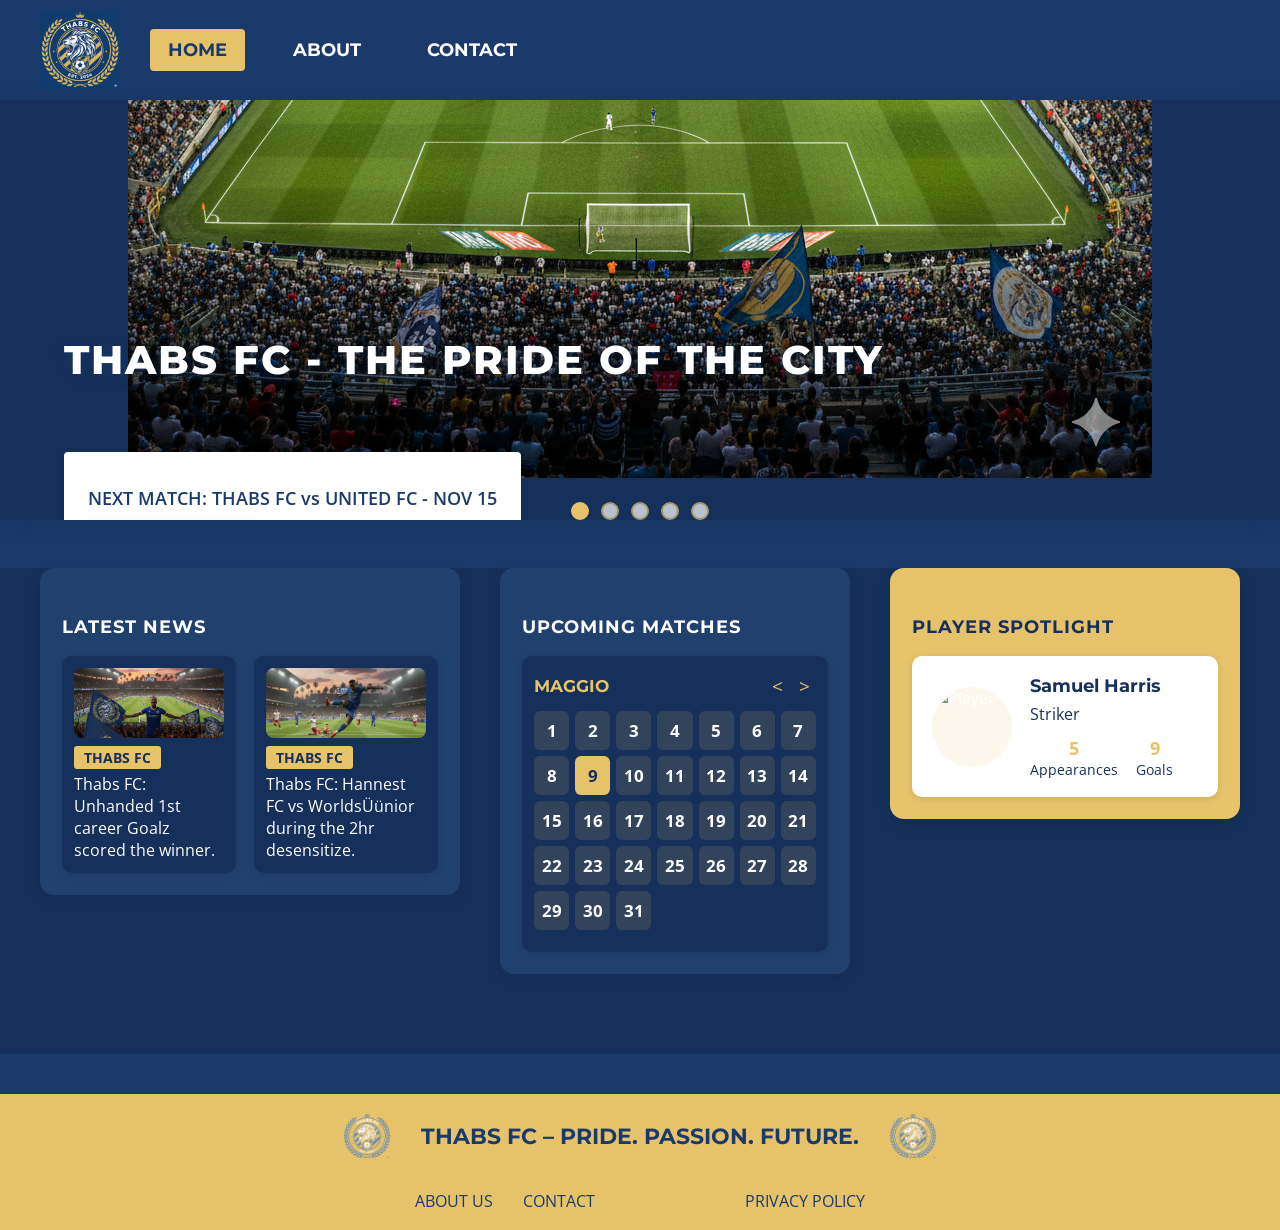
==== commit ebb1dc7e: "made corrections to the homepage" ====
--- a/index.html
+++ b/index.html
@@ -23,6 +23,7 @@
 
     <!-- Hero Section -->
     <section class="hero" id="home">
+        <img src="images/hero-homepage.png" alt="THABS FC Stadium" class="hero-image">
         <div class="hero-content">
             <h1 class="hero-title">THABS FC - THE PRIDE OF THE CITY</h1>
             <div class="next-match">
@@ -51,14 +52,14 @@
                         <h2>LATEST NEWS</h2>
                         <div class="news-grid">
                             <article class="news-card">
-                                <img src="news1.jpg" alt="News 1" class="news-image">
+                                <img src="images/news1.png" alt="News 1" class="news-image">
                                 <div class="news-content">
                                     <span class="news-tag">THABS FC</span>
                                     <p class="news-text">Thabs FC: Unhanded 1st career Goalz scored the winner.</p>
                                 </div>
                             </article>
                             <article class="news-card">
-                                <img src="news2.jpg" alt="News 2" class="news-image">
+                                <img src="images/news2.png" alt="News 2" class="news-image">
                                 <div class="news-content">
                                     <span class="news-tag">THABS FC</span>
                                     <p class="news-text">Thabs FC: Hannest FC vs WorldsÜünior during the 2hr desensitize.</p>
@@ -121,15 +122,15 @@
                         <div class="player-card">
                             <img src="player.jpg" alt="Player" class="player-image">
                             <div class="player-info">
-                                <h3>THABS FC</h3>
-                                <p>Thabs FC Vs United FC</p>
+                                <h3>Samuel Harris</h3>
+                                <p>Striker</p>
                                 <div class="player-stats">
                                     <div class="stat">
-                                        <span class="stat-number">70</span>
+                                        <span class="stat-number">5</span>
                                         <span class="stat-label">Appearances</span>
                                     </div>
                                     <div class="stat">
-                                        <span class="stat-number">5</span>
+                                        <span class="stat-number">9</span>
                                         <span class="stat-label">Goals</span>
                                     </div>
                                 </div>
--- a/css/style.css
+++ b/css/style.css
@@ -29,7 +29,7 @@
 }
 .hero-title {
     font-family: 'Montserrat', sans-serif;
-    font-size: 3.2rem;
+    font-size: 2.5rem;
     font-weight: 800;
     margin-bottom: 1.2em;
     letter-spacing: 2px;
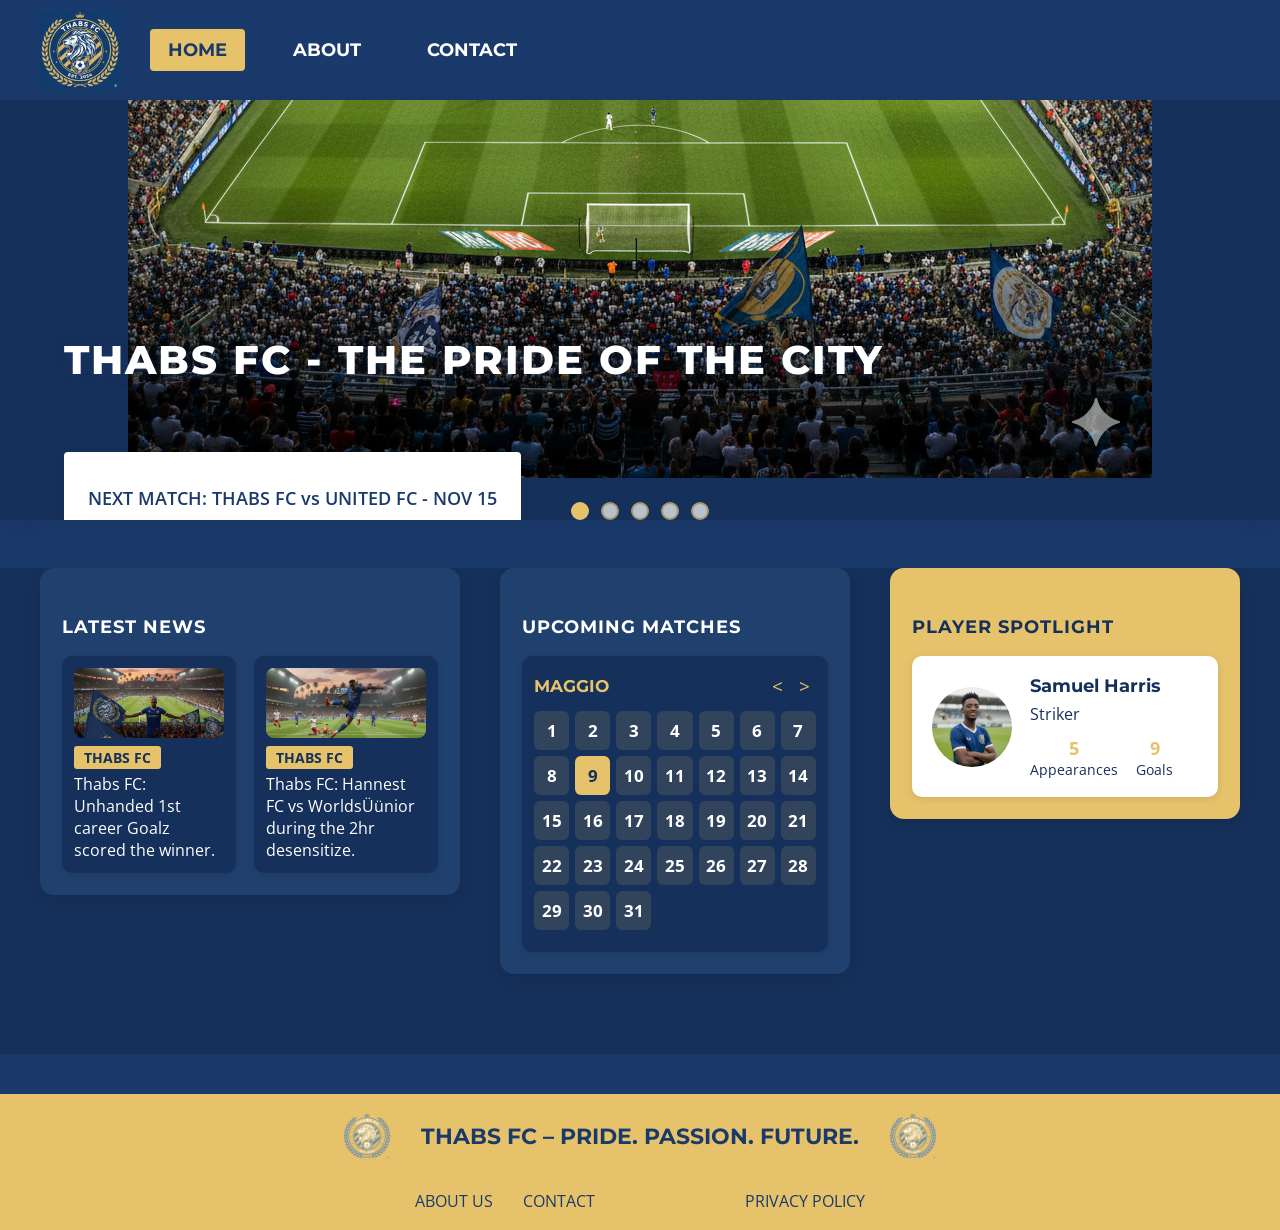
==== commit bc92c675: "completed the homepage" ====
--- a/index.html
+++ b/index.html
@@ -120,7 +120,7 @@
                     <div class="player-spotlight">
                         <h2>PLAYER SPOTLIGHT</h2>
                         <div class="player-card">
-                            <img src="player.jpg" alt="Player" class="player-image">
+                            <img src="images/player.png" alt="Player" class="player-image">
                             <div class="player-info">
                                 <h3>Samuel Harris</h3>
                                 <p>Striker</p>
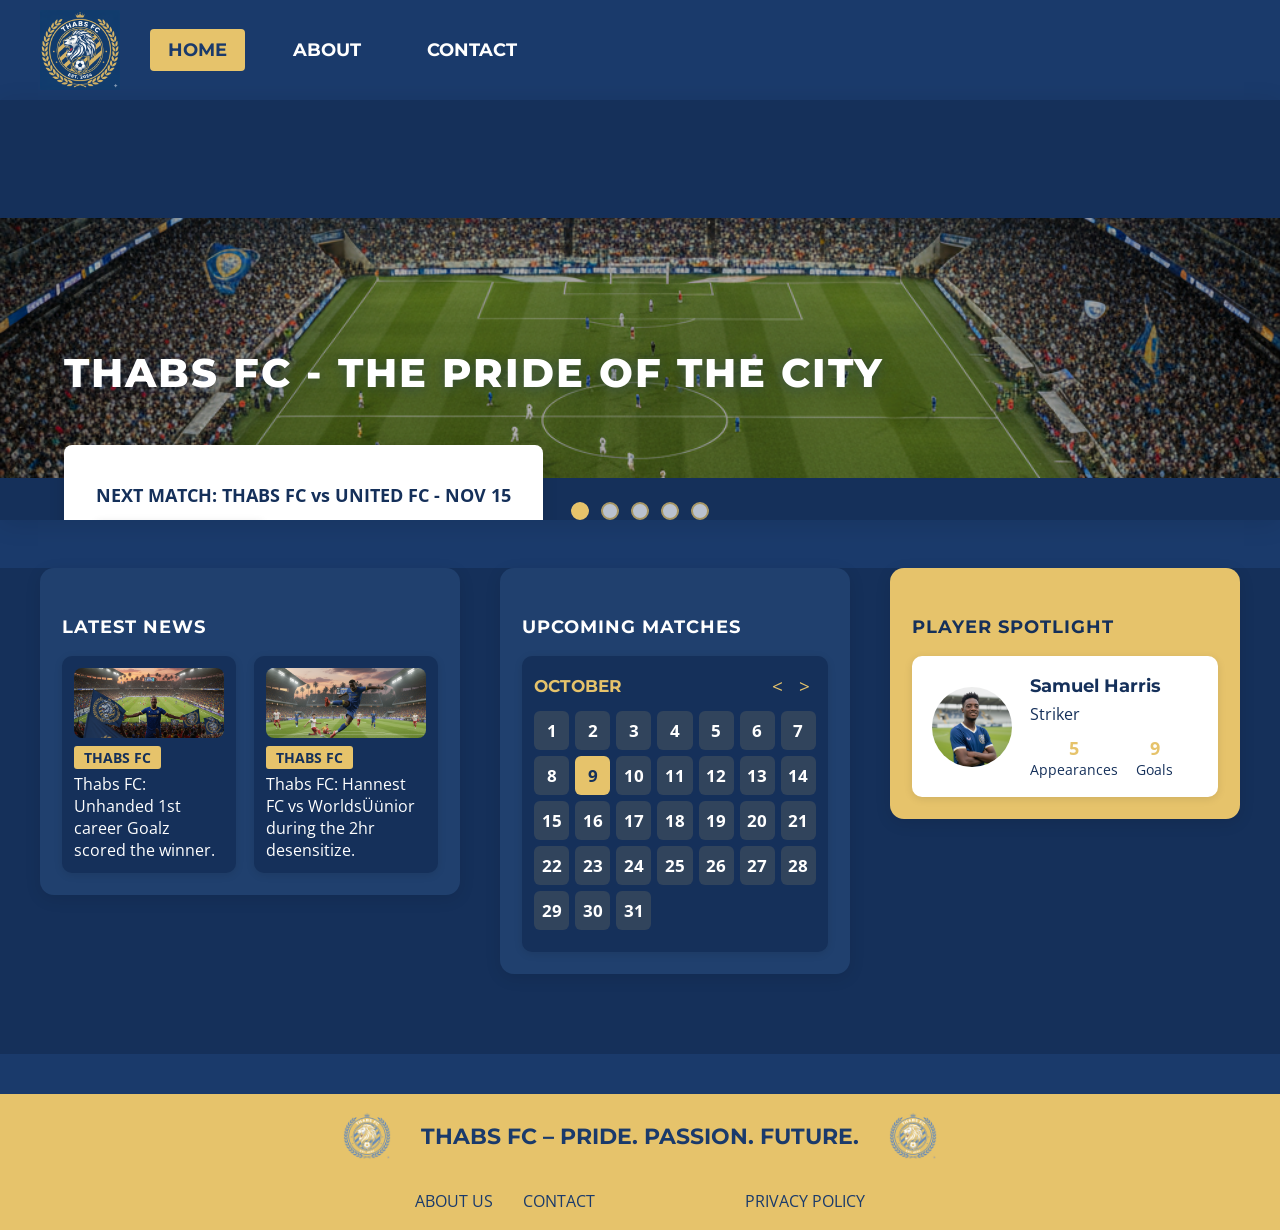
==== commit 26e0051a: "Added the correct month" ====
--- a/index.html
+++ b/index.html
@@ -73,7 +73,7 @@
                         <h2>UPCOMING MATCHES</h2>
                         <div class="calendar">
                             <div class="calendar-header">
-                                <h3>MAGGIO</h3>
+                                <h3>OCTOBER</h3>
                                 <div class="calendar-nav">
                                     <span>&lt;</span>
                                     <span>&gt;</span>
--- a/css/style.css
+++ b/css/style.css
@@ -53,6 +53,20 @@
     max-width: 480px;
     justify-content: flex-start;
     pointer-events: auto;
+}
+.map-marker {
+    font-size: 3rem;
+    color: #e6c36b;
+    background: rgba(21, 48, 90, 0.8);
+    width: 80px;
+    height: 80px;
+    border-radius: 50%;
+    display: flex;
+    align-items: center;
+    justify-content: center;
+    box-shadow: 0 4px 12px rgba(0,0,0,0.3);
+    position: relative;
+    z-index: 2;
 }
 .btn.btn-primary {
     background: #e6c36b;
@@ -404,25 +418,6 @@
     left: 40px;
     color: var(--white);
 }
-.hero-text h1 {
-    font-size: 48px;
-    font-family: 'Montserrat', sans-serif;
-    margin: 0 0 20px 0;
-    letter-spacing: 2px;
-}
-.next-match {
-    background: var(--white);
-    color: var(--main-blue);
-    padding: 16px 24px;
-    border-radius: 4px;
-    font-size: 18px;
-    font-weight: 600;
-    display: flex;
-    align-items: center;
-    gap: 18px;
-    margin-top: 20px;
-    box-shadow: 0 2px 8px rgba(0,0,0,0.08);
-}
 .buy-tickets {
     background: var(--accent-gold);
     color: var(--main-blue);
@@ -455,10 +450,8 @@
     gap: 40px;
 }
 .history-img img {
-    width: 100%;
-    max-width: 400px;
-    border-radius: 8px;
-    margin-bottom: 16px;
+    max-width: 100%;
+    height: auto;
 }
 .history-img p {
     font-size: 16px;
@@ -492,89 +485,194 @@
     color: var(--gray);
 }
 
-.contact-section {
-    background: var(--main-blue);
-    padding: 40px 0 60px 0;
-    max-width: 1200px;
-    margin: 0 auto;
-}
-.contact-container {
-    display: flex;
-    gap: 40px;
-}
-.contact-form, .contact-info {
-    flex: 1;
-    background: #20406e;
-    border-radius: 8px;
-    padding: 32px 28px;
-}
-.contact-form h2, .contact-info h2 {
-    font-family: 'Montserrat', sans-serif;
-    font-size: 22px;
-    margin-bottom: 18px;
-    color: var(--white);
-}
-.contact-form form {
-    display: flex;
-    flex-direction: column;
-    gap: 16px;
-}
-.contact-form input, .contact-form textarea {
-    padding: 12px;
-    border-radius: 4px;
-    border: none;
-    font-size: 16px;
-    font-family: 'Open Sans', Arial, sans-serif;
-    margin-bottom: 8px;
-}
-.contact-form textarea {
-    min-height: 80px;
-    resize: vertical;
-}
-.contact-form button {
+/* --- CONTACT HERO BANNER --- */
+.hero-banner {
+    position: relative;
+    width: 100%;
+    height: 260px;
+    overflow: hidden;
+    background: #15305a;
+}
+.hero-image {
+    width: 100%;
+    height: 260px;
+    object-fit: cover;
+    filter: brightness(0.7);
+}
+.hero-banner .btn.btn-primary {
     background: var(--accent-gold);
     color: var(--main-blue);
-    font-family: 'Montserrat', sans-serif;
+    padding: 8px 18px;
+    border-radius: 4px;
+    text-decoration: none;
     font-weight: 700;
-    font-size: 18px;
+    font-family: 'Montserrat', sans-serif;
+    transition: background 0.2s;
     border: none;
-    border-radius: 4px;
-    padding: 12px 0;
     cursor: pointer;
-    transition: background 0.2s;
-}
-.contact-form button:hover {
+    box-shadow: 0 2px 8px rgba(0,0,0,0.10);
+    font-size: 1rem;
+}
+.hero-banner .btn.btn-primary:hover {
     background: #f7d88c;
 }
-.contact-info p {
-    font-size: 16px;
-    color: var(--gray);
-    margin: 10px 0;
-}
-.contact-info .icon {
-    color: var(--accent-gold);
-    margin-right: 8px;
-}
-.social-links {
+
+/* --- CONTACT CONTENT --- */
+.contact-content {
+    display: grid;
+    grid-template-columns: 1fr 1fr;
+    gap: 60px;
+    padding: 60px 0;
+    align-items: start;
+}
+
+.contact-form-section {
+    background: #20406e;
+    border-radius: 14px;
+    padding: 40px 32px;
+    box-shadow: 0 4px 16px rgba(0,0,0,0.10);
+}
+.contact-form-section h2 {
+    font-family: 'Montserrat', sans-serif;
+    font-size: 1.4rem;
+    margin-bottom: 24px;
+    color: #fff;
+    letter-spacing: 1px;
+    text-transform: uppercase;
+}
+
+.contact-form {
+    display: flex;
+    flex-direction: column;
+    gap: 20px;
+}
+
+.contact-form label {
+    color: #e6c36b;
+    font-family: 'Montserrat', sans-serif;
+    font-size: 1rem;
+    font-weight: 600;
+    margin-bottom: 8px;
+    display: block;
+}
+
+.form-input,
+.form-textarea {
+    padding: 14px 16px;
+    border-radius: 6px;
+    border: none;
+    font-size: 1rem;
+    font-family: 'Open Sans', Arial, sans-serif;
+    background: #fff;
+    color: #15305a;
+    transition: box-shadow 0.2s;
+}
+
+.form-input:focus,
+.form-textarea:focus {
+    outline: none;
+    box-shadow: 0 0 0 3px rgba(230, 195, 107, 0.3);
+}
+
+.form-textarea {
+    min-height: 120px;
+    resize: vertical;
+    line-height: 1.5;
+}
+
+.find-us-section {
+    background: #20406e;
+    border-radius: 14px;
+    padding: 40px 32px;
+    box-shadow: 0 4px 16px rgba(0,0,0,0.10);
+}
+
+.find-us-section h2 {
+    font-family: 'Montserrat', sans-serif;
+    font-size: 1.4rem;
+    margin-bottom: 24px;
+    color: #fff;
+    letter-spacing: 1px;
+    text-transform: uppercase;
+}
+
+.find-us-section h3 {
+    font-family: 'Montserrat', sans-serif;
+    font-size: 1.1rem;
+    margin: 32px 0 16px 0;
+    color: #e6c36b;
+    text-transform: uppercase;
+    letter-spacing: 0.5px;
+}
+
+.contact-item {
+    margin-bottom: 24px;
+    padding-bottom: 16px;
+    border-bottom: 1px solid rgba(230, 195, 107, 0.2);
+}
+
+.contact-item:last-child {
+    border-bottom: none;
+}
+
+.contact-item p {
+    margin: 4px 0;
+    color: #fff;
+    font-size: 1rem;
+    line-height: 1.5;
+}
+
+.contact-item strong {
+    color: #e6c36b;
+    font-weight: 600;
+}
+
+.map-placeholder {
+    background: #15305a;
+    border-radius: 10px;
+    height: 200px;
     display: flex;
     align-items: center;
-    gap: 12px;
-    margin: 18px 0 10px 0;
-}
-.social-links a {
-    color: var(--accent-gold);
-    font-size: 22px;
-    text-decoration: none;
-    transition: color 0.2s;
-}
-.social-links a:hover {
-    color: var(--white);
-}
-.map-placeholder img {
+    justify-content: center;
+    position: relative;
+    overflow: hidden;
+}
+
+.map-image {
     width: 100%;
-    max-width: 320px;
-    border-radius: 8px;
-    margin-top: 10px;
+    height: 100%;
+    object-fit: cover;
+    border-radius: 10px;
+    position: absolute;
+    top: 0;
+    left: 0;
+}
+
+.map-marker {
+    font-size: 3rem;
+    color: #e6c36b;
+    background: rgba(21, 48, 90, 0.8);
+    width: 80px;
+    height: 80px;
+    border-radius: 50%;
+    display: flex;
+    align-items: center;
+    justify-content: center;
+    box-shadow: 0 4px 12px rgba(0,0,0,0.3);
+    position: relative;
+    z-index: 2;
+}
+
+.social-media {
+    margin-top: 24px;
+    text-align: center;
+}
+
+.social-media p {
+    color: #e6c36b;
+    font-size: 1.1rem;
+    font-weight: 600;
+    margin: 0;
 }
 
 footer {
@@ -614,6 +712,26 @@
     color: var(--white);
 }
 
+/* --- MOBILE RESPONSIVE DESIGN --- */
+
+/* Large tablets and small desktops */
+@media (max-width: 1100px) {
+    .content-grid {
+        grid-template-columns: 1fr 1fr;
+        gap: 28px;
+    }
+    .player-spotlight {
+        grid-column: span 2;
+    }
+
+    .hero-banner .next-match {
+        flex-direction: column;
+        gap: 12px;
+        text-align: center;
+    }
+}
+
+/* Tablets */
 @media (max-width: 900px) {
     .history-grid, .contact-container {
         grid-template-columns: 1fr !important;
@@ -622,4 +740,319 @@
     .history-img img, .map-placeholder img {
         max-width: 100%;
     }
-}
+    .contact-content {
+        grid-template-columns: 1fr;
+        gap: 40px;
+    }
+    .hero-banner {
+        padding: 32px 24px;
+        height: 220px;
+    }
+    .hero-banner .hero-image {
+        height: 220px;
+    }
+    .hero-banner h1 {
+        font-size: 2.5rem;
+        top: 20px;
+        left: 20px;
+    }
+    .hero-banner .next-match {
+        bottom: 20px;
+        left: 20px;
+        padding: 12px 18px;
+        font-size: 1rem;
+    }
+
+    .hero-title {
+        font-size: 2.2rem;
+    }
+    .hero-content {
+        padding: 32px 24px;
+    }
+
+    .calendar-grid {
+        grid-template-columns: repeat(4, 1fr);
+        gap: 8px;
+    }
+    .calendar-day {
+        padding: 6px 0;
+        font-size: 0.9rem;
+    }
+}
+
+/* Mobile phones */
+@media (max-width: 768px) {
+    /* Header adjustments */
+    .logo-nav {
+        flex-direction: column;
+        height: auto;
+        padding: 20px;
+        gap: 20px;
+    }
+    .logo {
+        height: 60px;
+        margin-right: 0;
+    }
+    nav ul {
+        flex-wrap: wrap;
+        justify-content: center;
+        gap: 15px;
+    }
+    nav ul li a {
+        font-size: 16px;
+        padding: 8px 14px;
+    }
+    .login-btn {
+        margin-left: 0;
+        margin-top: 10px;
+    }
+
+    /* Hero sections */
+    .hero-banner {
+        height: 200px;
+        padding: 20px;
+    }
+    .hero-banner .hero-image {
+        height: 200px;
+    }
+    .hero-banner h1 {
+        font-size: 2rem;
+        top: 15px;
+        left: 15px;
+    }
+    .hero-banner .next-match {
+        bottom: 15px;
+        left: 15px;
+        right: 15px;
+        padding: 10px 15px;
+        font-size: 0.9rem;
+    }
+    .hero-banner .btn.btn-primary {
+        padding: 6px 12px;
+        font-size: 0.9rem;
+    }
+
+    .hero {
+        height: 200px;
+    }
+    .hero-img, .hero-image {
+        height: 200px;
+    }
+    .hero .next-match {
+        flex-direction: column;
+        gap: 8px;
+        text-align: center;
+        padding: 6px 10px;
+        font-size: 0.75rem;
+    }
+    .hero .next-match .buy-tickets {
+        padding: 4px 8px;
+        font-size: 0.8rem;
+    }
+
+    /* Main content */
+    .main {
+        padding: 0 0 60px 0;
+    }
+    .content-section .container {
+        padding: 0 20px;
+    }
+    .content-grid {
+        grid-template-columns: 1fr;
+        gap: 30px;
+    }
+    .player-spotlight {
+        grid-column: span 1;
+    }
+
+    /* Sections padding */
+    .news-section, .matches-section, .player-spotlight,
+    .contact-form-section, .find-us-section {
+        padding: 24px 18px;
+        margin-bottom: 24px;
+    }
+
+    /* Typography */
+    .news-section h2, .matches-section h2, .player-spotlight h2,
+    .contact-form-section h2, .find-us-section h2 {
+        font-size: 1.1rem;
+        margin-bottom: 16px;
+    }
+
+    /* About page - History section */
+    .history-section {
+        padding: 32px 0 48px 0;
+    }
+    .history-section h2 {
+        font-size: 1.8rem;
+        margin-bottom: 24px;
+    }
+    .history-values {
+        grid-template-columns: 1fr;
+        gap: 16px;
+    }
+    .value-box {
+        padding: 16px 18px;
+        min-height: 100px;
+    }
+    .value-box h3 {
+        font-size: 1.1rem;
+    }
+    .value-box p {
+        font-size: 0.95rem;
+    }
+
+    /* News cards */
+    .news-grid {
+        flex-direction: column;
+        gap: 12px;
+    }
+    .news-card {
+        min-width: auto;
+        max-width: none;
+    }
+
+    /* Calendar */
+    .calendar {
+        padding: 12px 8px 16px 8px;
+    }
+    .calendar-header h3 {
+        font-size: 0.95rem;
+    }
+    .calendar-nav span {
+        font-size: 1rem;
+    }
+
+    /* Player card */
+    .player-card {
+        flex-direction: column;
+        text-align: center;
+        gap: 12px;
+    }
+    .player-image {
+        width: 60px;
+        height: 60px;
+    }
+
+    /* Contact form */
+    .contact-form {
+        gap: 16px;
+    }
+    .form-input, .form-textarea {
+        padding: 12px 14px;
+        font-size: 0.95rem;
+    }
+    .form-textarea {
+        min-height: 100px;
+    }
+
+    /* Map */
+    .map-placeholder {
+        height: 150px;
+    }
+    .map-marker {
+        font-size: 2rem;
+        width: 60px;
+        height: 60px;
+    }
+
+    /* Footer */
+    .footer-bar {
+        flex-direction: column;
+        gap: 20px;
+        padding: 24px 20px;
+        font-size: 18px;
+    }
+    .footer-links {
+        flex-wrap: wrap;
+        justify-content: center;
+        gap: 20px;
+        font-size: 14px;
+        padding: 16px 20px;
+    }
+}
+
+/* Small mobile phones */
+@media (max-width: 480px) {
+    /* Even smaller header */
+    .logo-nav {
+        padding: 15px;
+    }
+    .logo {
+        height: 50px;
+    }
+    nav ul {
+        gap: 10px;
+    }
+    nav ul li a {
+        font-size: 14px;
+        padding: 6px 10px;
+    }
+
+    /* Hero adjustments */
+    .hero-banner {
+        height: 180px;
+        padding: 15px;
+    }
+    .hero-banner .hero-image {
+        height: 180px;
+    }
+    .hero-banner h1 {
+        font-size: 1.6rem;
+        top: 10px;
+        left: 10px;
+    }
+    .hero-banner .next-match {
+        bottom: 10px;
+        left: 10px;
+        right: 10px;
+        padding: 8px 12px;
+        font-size: 0.8rem;
+    }
+
+    /* Content sections */
+    .content-section .container {
+        padding: 0 15px;
+    }
+    .news-section, .matches-section, .player-spotlight,
+    .contact-form-section, .find-us-section {
+        padding: 20px 15px;
+    }
+
+    /* About page - History section */
+    .history-section {
+        padding: 24px 0 36px 0;
+    }
+    .history-section h2 {
+        font-size: 1.6rem;
+        margin-bottom: 20px;
+    }
+    .history-values {
+        gap: 14px;
+    }
+    .value-box {
+        padding: 14px 16px;
+        min-height: 90px;
+    }
+    .value-box h3 {
+        font-size: 1rem;
+    }
+    .value-box p {
+        font-size: 0.9rem;
+    }
+
+    /* Calendar - 2 columns for very small screens */
+    .calendar-grid {
+        grid-template-columns: repeat(3, 1fr);
+    }
+
+    /* Footer adjustments */
+    .footer-bar {
+        padding: 20px 15px;
+        font-size: 16px;
+    }
+    .footer-links {
+        padding: 12px 15px;
+        font-size: 13px;
+    }
+}
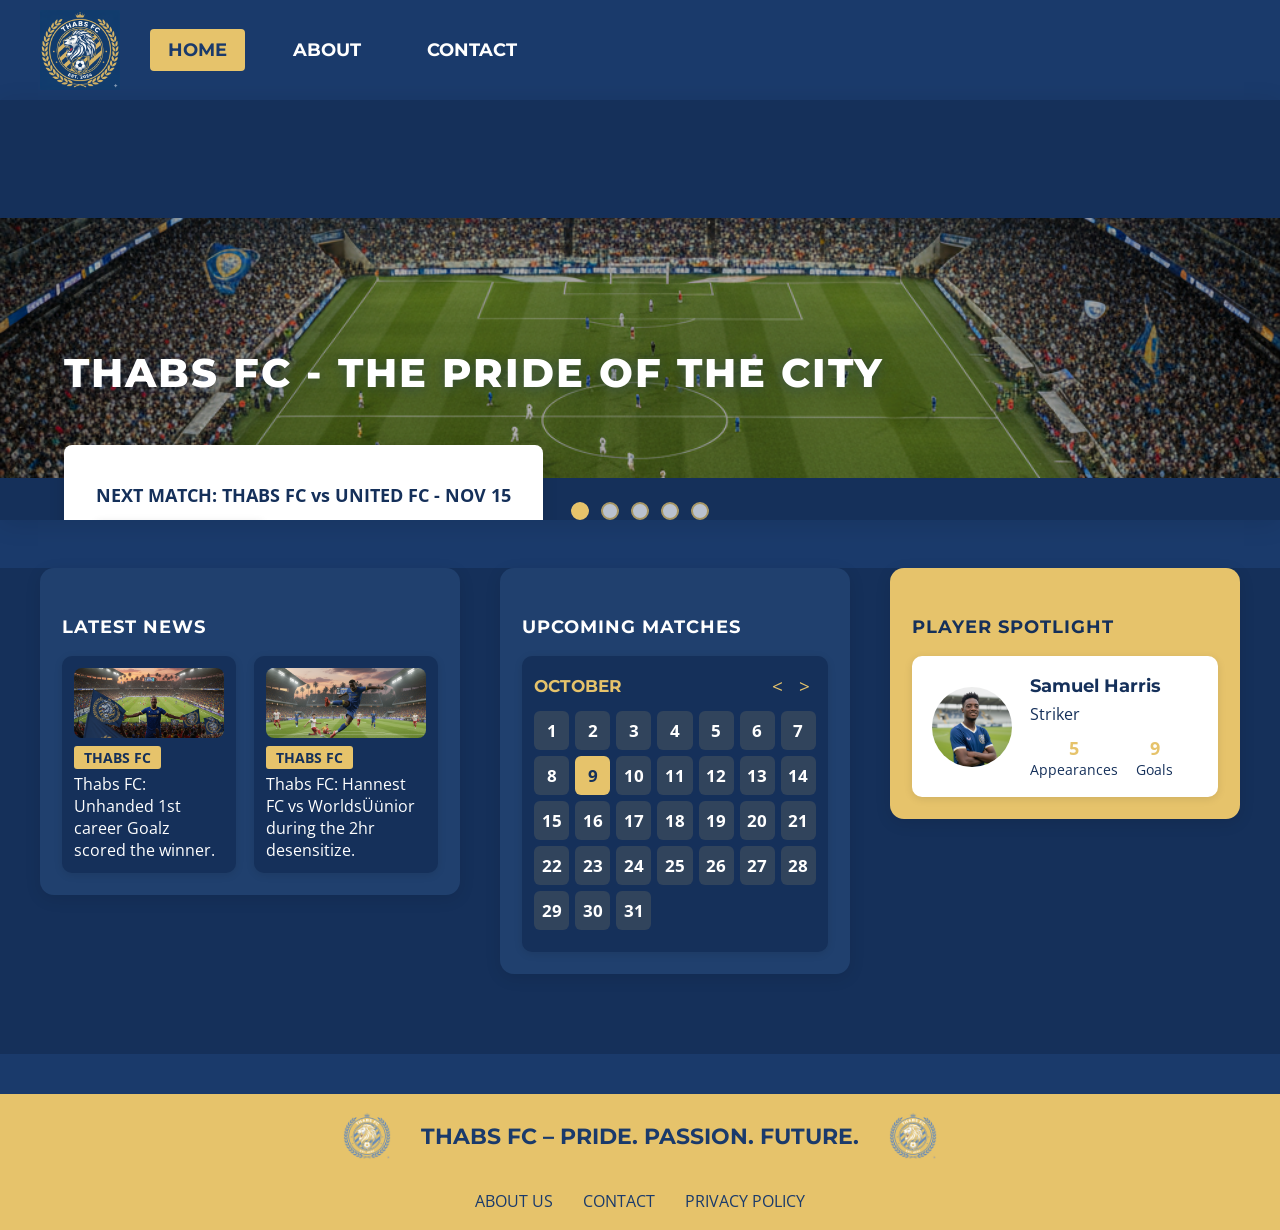
==== commit c15cece6: "fix some icons issues" ====
--- a/index.html
+++ b/index.html
@@ -150,9 +150,6 @@
         <div class="footer-links">
             <a href="about.html">ABOUT US</a>
             <a href="contact.html">CONTACT</a>
-            <a href="#"><span class="icon">&#xf099;</span></a>
-            <a href="#"><span class="icon">&#xf09a;</span></a>
-            <a href="#"><span class="icon">&#xf16d;</span></a>
             <a href="#">PRIVACY POLICY</a>
         </div>
     </footer>
--- a/css/style.css
+++ b/css/style.css
@@ -1,6 +1,5 @@
 @import url('https://fonts.googleapis.com/css2?family=Montserrat:wght@700&family=Open+Sans:wght@400;600&display=swap');
 
-/* --- HERO SECTION --- */
 .hero {
     background: #15305a;
     min-height: 420px;
@@ -105,7 +104,6 @@
     opacity: 1;
 }
 
-/* --- MAIN CONTENT GRID --- */
 .main {
     background: #15305a;
     padding: 0 0 80px 0;
@@ -122,7 +120,6 @@
     align-items: flex-start;
 }
 
-/* --- NEWS SECTION --- */
 .news-section {
     background: #20406e;
     border-radius: 14px;
@@ -180,7 +177,6 @@
     margin: 0;
 }
 
-/* --- MATCHES SECTION --- */
 .matches-section {
     background: #20406e;
     border-radius: 14px;
@@ -245,7 +241,6 @@
     color: #15305a;
 }
 
-/* --- PLAYER SPOTLIGHT --- */
 .player-spotlight {
     background: #e6c36b;
     border-radius: 14px;
@@ -305,7 +300,6 @@
     color: #15305a;
 }
 
-/* --- RESPONSIVE ADJUSTMENTS --- */
 @media (max-width: 1100px) {
     .content-grid {
         grid-template-columns: 1fr 1fr;
@@ -485,7 +479,6 @@
     color: var(--gray);
 }
 
-/* --- CONTACT HERO BANNER --- */
 .hero-banner {
     position: relative;
     width: 100%;
@@ -517,7 +510,6 @@
     background: #f7d88c;
 }
 
-/* --- CONTACT CONTENT --- */
 .contact-content {
     display: grid;
     grid-template-columns: 1fr 1fr;
@@ -712,9 +704,7 @@
     color: var(--white);
 }
 
-/* --- MOBILE RESPONSIVE DESIGN --- */
-
-/* Large tablets and small desktops */
+
 @media (max-width: 1100px) {
     .content-grid {
         grid-template-columns: 1fr 1fr;
@@ -731,7 +721,6 @@
     }
 }
 
-/* Tablets */
 @media (max-width: 900px) {
     .history-grid, .contact-container {
         grid-template-columns: 1fr !important;
@@ -780,9 +769,7 @@
     }
 }
 
-/* Mobile phones */
 @media (max-width: 768px) {
-    /* Header adjustments */
     .logo-nav {
         flex-direction: column;
         height: auto;
@@ -807,7 +794,6 @@
         margin-top: 10px;
     }
 
-    /* Hero sections */
     .hero-banner {
         height: 200px;
         padding: 20px;
@@ -850,7 +836,6 @@
         font-size: 0.8rem;
     }
 
-    /* Main content */
     .main {
         padding: 0 0 60px 0;
     }
@@ -865,21 +850,18 @@
         grid-column: span 1;
     }
 
-    /* Sections padding */
     .news-section, .matches-section, .player-spotlight,
     .contact-form-section, .find-us-section {
         padding: 24px 18px;
         margin-bottom: 24px;
     }
 
-    /* Typography */
     .news-section h2, .matches-section h2, .player-spotlight h2,
     .contact-form-section h2, .find-us-section h2 {
         font-size: 1.1rem;
         margin-bottom: 16px;
     }
 
-    /* About page - History section */
     .history-section {
         padding: 32px 0 48px 0;
     }
@@ -902,7 +884,6 @@
         font-size: 0.95rem;
     }
 
-    /* News cards */
     .news-grid {
         flex-direction: column;
         gap: 12px;
@@ -912,7 +893,6 @@
         max-width: none;
     }
 
-    /* Calendar */
     .calendar {
         padding: 12px 8px 16px 8px;
     }
@@ -923,7 +903,6 @@
         font-size: 1rem;
     }
 
-    /* Player card */
     .player-card {
         flex-direction: column;
         text-align: center;
@@ -934,7 +913,6 @@
         height: 60px;
     }
 
-    /* Contact form */
     .contact-form {
         gap: 16px;
     }
@@ -946,7 +924,6 @@
         min-height: 100px;
     }
 
-    /* Map */
     .map-placeholder {
         height: 150px;
     }
@@ -956,7 +933,6 @@
         height: 60px;
     }
 
-    /* Footer */
     .footer-bar {
         flex-direction: column;
         gap: 20px;
@@ -972,9 +948,7 @@
     }
 }
 
-/* Small mobile phones */
 @media (max-width: 480px) {
-    /* Even smaller header */
     .logo-nav {
         padding: 15px;
     }
@@ -989,7 +963,6 @@
         padding: 6px 10px;
     }
 
-    /* Hero adjustments */
     .hero-banner {
         height: 180px;
         padding: 15px;
@@ -1010,7 +983,6 @@
         font-size: 0.8rem;
     }
 
-    /* Content sections */
     .content-section .container {
         padding: 0 15px;
     }
@@ -1019,7 +991,6 @@
         padding: 20px 15px;
     }
 
-    /* About page - History section */
     .history-section {
         padding: 24px 0 36px 0;
     }
@@ -1041,12 +1012,10 @@
         font-size: 0.9rem;
     }
 
-    /* Calendar - 2 columns for very small screens */
     .calendar-grid {
         grid-template-columns: repeat(3, 1fr);
     }
 
-    /* Footer adjustments */
     .footer-bar {
         padding: 20px 15px;
         font-size: 16px;
